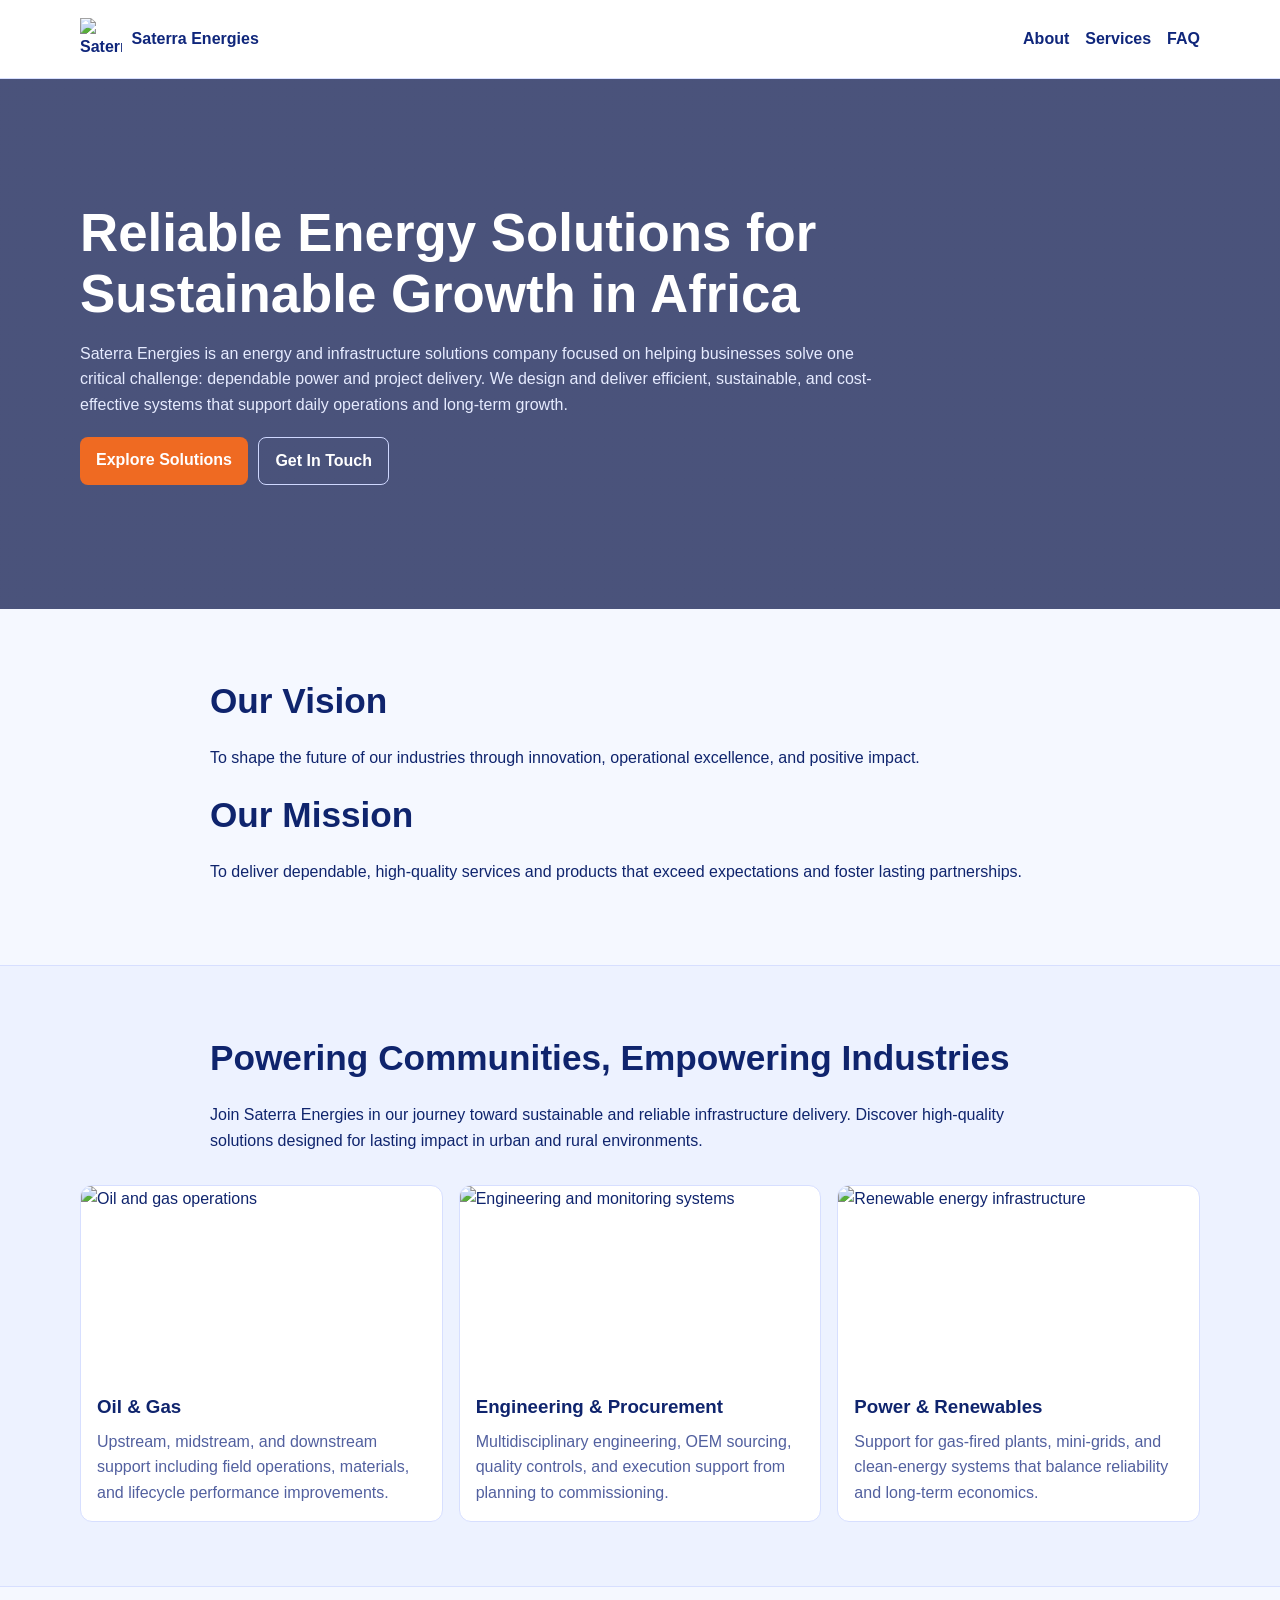
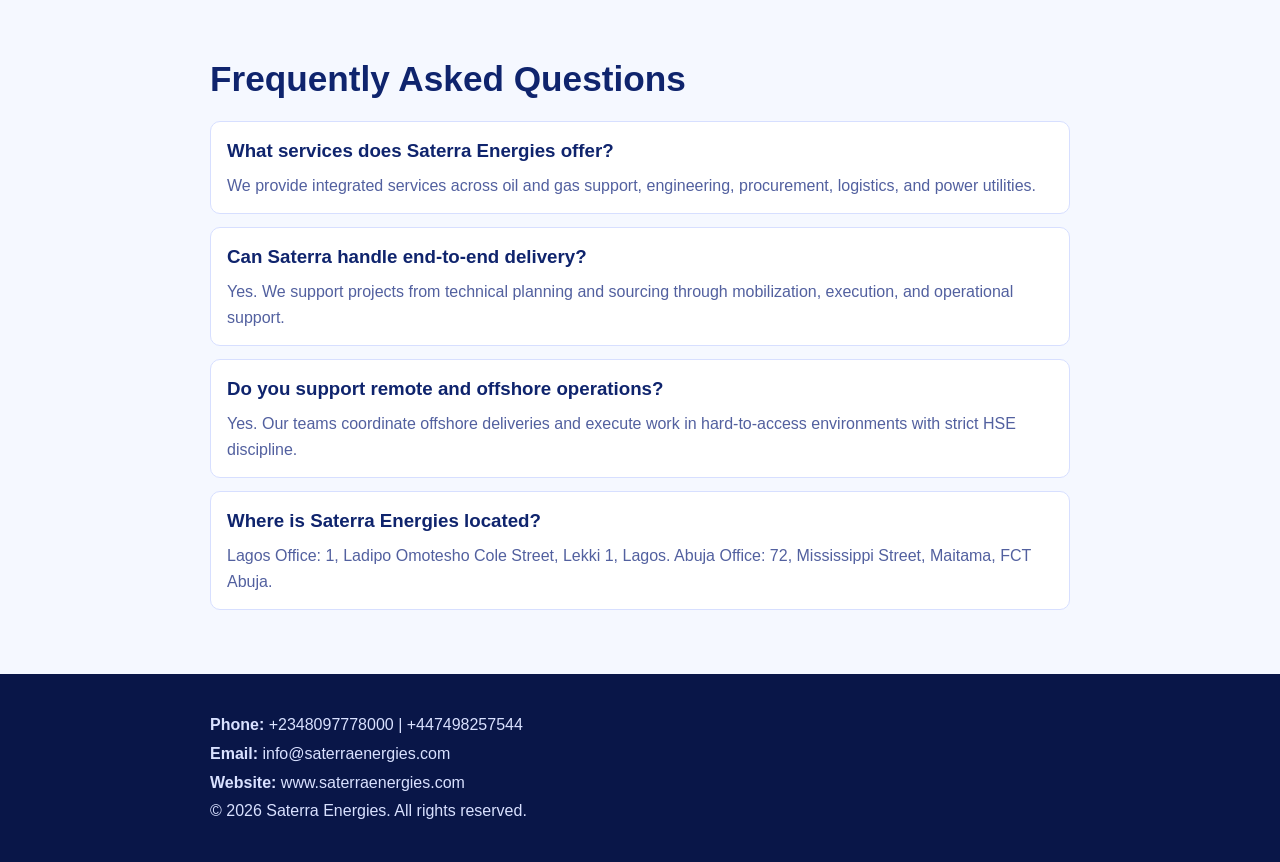
==== index.html @ 3bd7eaa4 "first commit Made-with: Cursor" ====
<!DOCTYPE html>
<html lang="en">
<head>
  <meta charset="UTF-8">
  <meta name="viewport" content="width=device-width, initial-scale=1.0">
  <title>Saterra Energies | Reliable Energy Solutions</title>
  <meta name="description" content="Reliable energy, engineering, and infrastructure solutions for sustainable growth in Africa.">
  <link rel="stylesheet" href="styles.css">
</head>
<body>
  <header class="site-header" id="home">
    <div class="container nav">
      <a class="brand" href="#home" aria-label="Saterra Energies home">
        <img src="assets/logo.png" alt="Saterra Energies logo">
        <span>Saterra Energies</span>
      </a>
      <nav class="nav-links" aria-label="Main navigation">
        <a href="#about">About</a>
        <a href="#services">Services</a>
        <a href="#faq">FAQ</a>
      </nav>
    </div>
  </header>

  <main>
    <section class="hero">
      <div class="container hero-content">
        <h1>Reliable Energy Solutions for Sustainable Growth in Africa</h1>
        <p>
          Saterra Energies is an energy and infrastructure solutions company focused on helping businesses solve one critical challenge: dependable power and project delivery.
          We design and deliver efficient, sustainable, and cost-effective systems that support daily operations and long-term growth.
        </p>
        <div class="hero-actions">
          <a class="btn" href="#services">Explore Solutions</a>
          <a class="btn btn-alt" href="#contact">Get In Touch</a>
        </div>
      </div>
    </section>

    <section class="section" id="about">
      <div class="container narrow">
        <h2>Our Vision</h2>
        <p>To shape the future of our industries through innovation, operational excellence, and positive impact.</p>
        <h2>Our Mission</h2>
        <p>To deliver dependable, high-quality services and products that exceed expectations and foster lasting partnerships.</p>
      </div>
    </section>

    <section class="section feature" id="services">
      <div class="container narrow">
        <h2>Powering Communities, Empowering Industries</h2>
        <p>
          Join Saterra Energies in our journey toward sustainable and reliable infrastructure delivery.
          Discover high-quality solutions designed for lasting impact in urban and rural environments.
        </p>
      </div>
      <div class="container card-grid">
        <article class="service-card">
          <img src="assets/images/oil-gas.jpg" alt="Oil and gas operations">
          <h3>Oil &amp; Gas</h3>
          <p>Upstream, midstream, and downstream support including field operations, materials, and lifecycle performance improvements.</p>
        </article>
        <article class="service-card">
          <img src="assets/images/control-room.jpg" alt="Engineering and monitoring systems">
          <h3>Engineering &amp; Procurement</h3>
          <p>Multidisciplinary engineering, OEM sourcing, quality controls, and execution support from planning to commissioning.</p>
        </article>
        <article class="service-card">
          <img src="assets/images/renewables.jpg" alt="Renewable energy infrastructure">
          <h3>Power &amp; Renewables</h3>
          <p>Support for gas-fired plants, mini-grids, and clean-energy systems that balance reliability and long-term economics.</p>
        </article>
      </div>
    </section>

    <section class="section" id="faq">
      <div class="container narrow">
        <h2>Frequently Asked Questions</h2>
        <div class="faq-item">
          <h3>What services does Saterra Energies offer?</h3>
          <p>We provide integrated services across oil and gas support, engineering, procurement, logistics, and power utilities.</p>
        </div>
        <div class="faq-item">
          <h3>Can Saterra handle end-to-end delivery?</h3>
          <p>Yes. We support projects from technical planning and sourcing through mobilization, execution, and operational support.</p>
        </div>
        <div class="faq-item">
          <h3>Do you support remote and offshore operations?</h3>
          <p>Yes. Our teams coordinate offshore deliveries and execute work in hard-to-access environments with strict HSE discipline.</p>
        </div>
        <div class="faq-item">
          <h3>Where is Saterra Energies located?</h3>
          <p>Lagos Office: 1, Ladipo Omotesho Cole Street, Lekki 1, Lagos. Abuja Office: 72, Mississippi Street, Maitama, FCT Abuja.</p>
        </div>
      </div>
    </section>
  </main>

  <footer id="contact">
    <div class="container narrow">
      <p><strong>Phone:</strong> +2348097778000 | +447498257544</p>
      <p><strong>Email:</strong> info@saterraenergies.com</p>
      <p><strong>Website:</strong> www.saterraenergies.com</p>
      <p>&copy; 2026 Saterra Energies. All rights reserved.</p>
    </div>
  </footer>
</body>
</html>
---- styles.css ----
:root {
  --bg: #f5f8ff;
  --text: #0f246d;
  --muted: #52609f;
  --white: #ffffff;
  --line: #d7dfff;
  --primary: #0f267b;
  --accent: #ef6a22;
}

* {
  box-sizing: border-box;
}

body {
  margin: 0;
  font-family: "Segoe UI", Arial, sans-serif;
  color: var(--text);
  background: var(--bg);
  line-height: 1.6;
}

.container {
  width: min(1120px, calc(100% - 2rem));
  margin: 0 auto;
}

.narrow {
  max-width: 860px;
}

.site-header {
  background: #fff;
  border-bottom: 1px solid var(--line);
  position: sticky;
  top: 0;
  z-index: 9;
}

.nav {
  min-height: 78px;
  display: flex;
  align-items: center;
  justify-content: space-between;
  gap: 1rem;
}

.brand {
  display: inline-flex;
  align-items: center;
  gap: 0.6rem;
  color: var(--primary);
  text-decoration: none;
  font-weight: 700;
}

.brand img {
  width: 42px;
  height: 42px;
  object-fit: contain;
}

.nav-links {
  display: flex;
  gap: 1rem;
}

.nav-links a {
  color: var(--primary);
  text-decoration: none;
  font-weight: 600;
}

.hero {
  min-height: 530px;
  display: flex;
  align-items: center;
  background:
    linear-gradient(rgba(8, 19, 72, 0.72), rgba(8, 19, 72, 0.72)),
    url("assets/images/hero-energy.jpg") center/cover no-repeat;
}

.hero-content h1 {
  margin: 0;
  max-width: 860px;
  color: #fff;
  font-size: clamp(2rem, 4.5vw, 3.3rem);
  line-height: 1.15;
}

.hero-content p {
  color: #e6ebff;
  max-width: 800px;
  margin: 1rem 0 0;
}

.btn {
  margin-top: 1.2rem;
  display: inline-block;
  text-decoration: none;
  background: var(--accent);
  color: #fff;
  padding: 0.65rem 1rem;
  border-radius: 8px;
  font-weight: 700;
}

.hero-actions {
  margin-top: 1.2rem;
  display: flex;
  flex-wrap: wrap;
  gap: 0.65rem;
}

.hero-actions .btn {
  margin-top: 0;
}

.btn-alt {
  background: transparent;
  border: 1px solid #cfd8ff;
}

.section {
  padding: 4rem 0;
}

h2 {
  margin: 0 0 0.6rem;
  font-size: clamp(1.7rem, 3vw, 2.2rem);
}

h3 {
  margin: 0 0 0.45rem;
}

.feature {
  background: #edf2ff;
  border-block: 1px solid var(--line);
}

.card-grid {
  margin-top: 2rem;
  display: grid;
  grid-template-columns: repeat(3, minmax(0, 1fr));
  gap: 1rem;
}

.service-card {
  background: var(--white);
  border: 1px solid var(--line);
  border-radius: 12px;
  overflow: hidden;
}

.service-card img {
  width: 100%;
  height: 190px;
  object-fit: cover;
  display: block;
}

.service-card h3,
.service-card p {
  padding-inline: 1rem;
}

.service-card h3 {
  margin-top: 0.95rem;
}

.service-card p {
  margin: 0 0 1rem;
  color: var(--muted);
}

.faq-item {
  border: 1px solid var(--line);
  border-radius: 10px;
  padding: 0.9rem 1rem;
  background: #fff;
  margin-top: 0.8rem;
}

.faq-item p {
  margin: 0;
  color: var(--muted);
}

footer {
  background: #091648;
  color: #d9e1ff;
  padding: 2.2rem 0;
}

footer p {
  margin: 0.2rem 0;
}

@media (max-width: 900px) {
  .site-header {
    position: static;
  }

  .nav {
    min-height: auto;
    padding: 0.9rem 0;
    flex-wrap: wrap;
  }

  .card-grid {
    grid-template-columns: 1fr;
  }

  .hero {
    min-height: 440px;
  }
}

@media (max-width: 560px) {
  .container {
    width: min(1120px, calc(100% - 1.2rem));
  }

  .btn {
    width: 100%;
    text-align: center;
  }

  .hero-actions {
    display: grid;
    grid-template-columns: 1fr;
  }
}
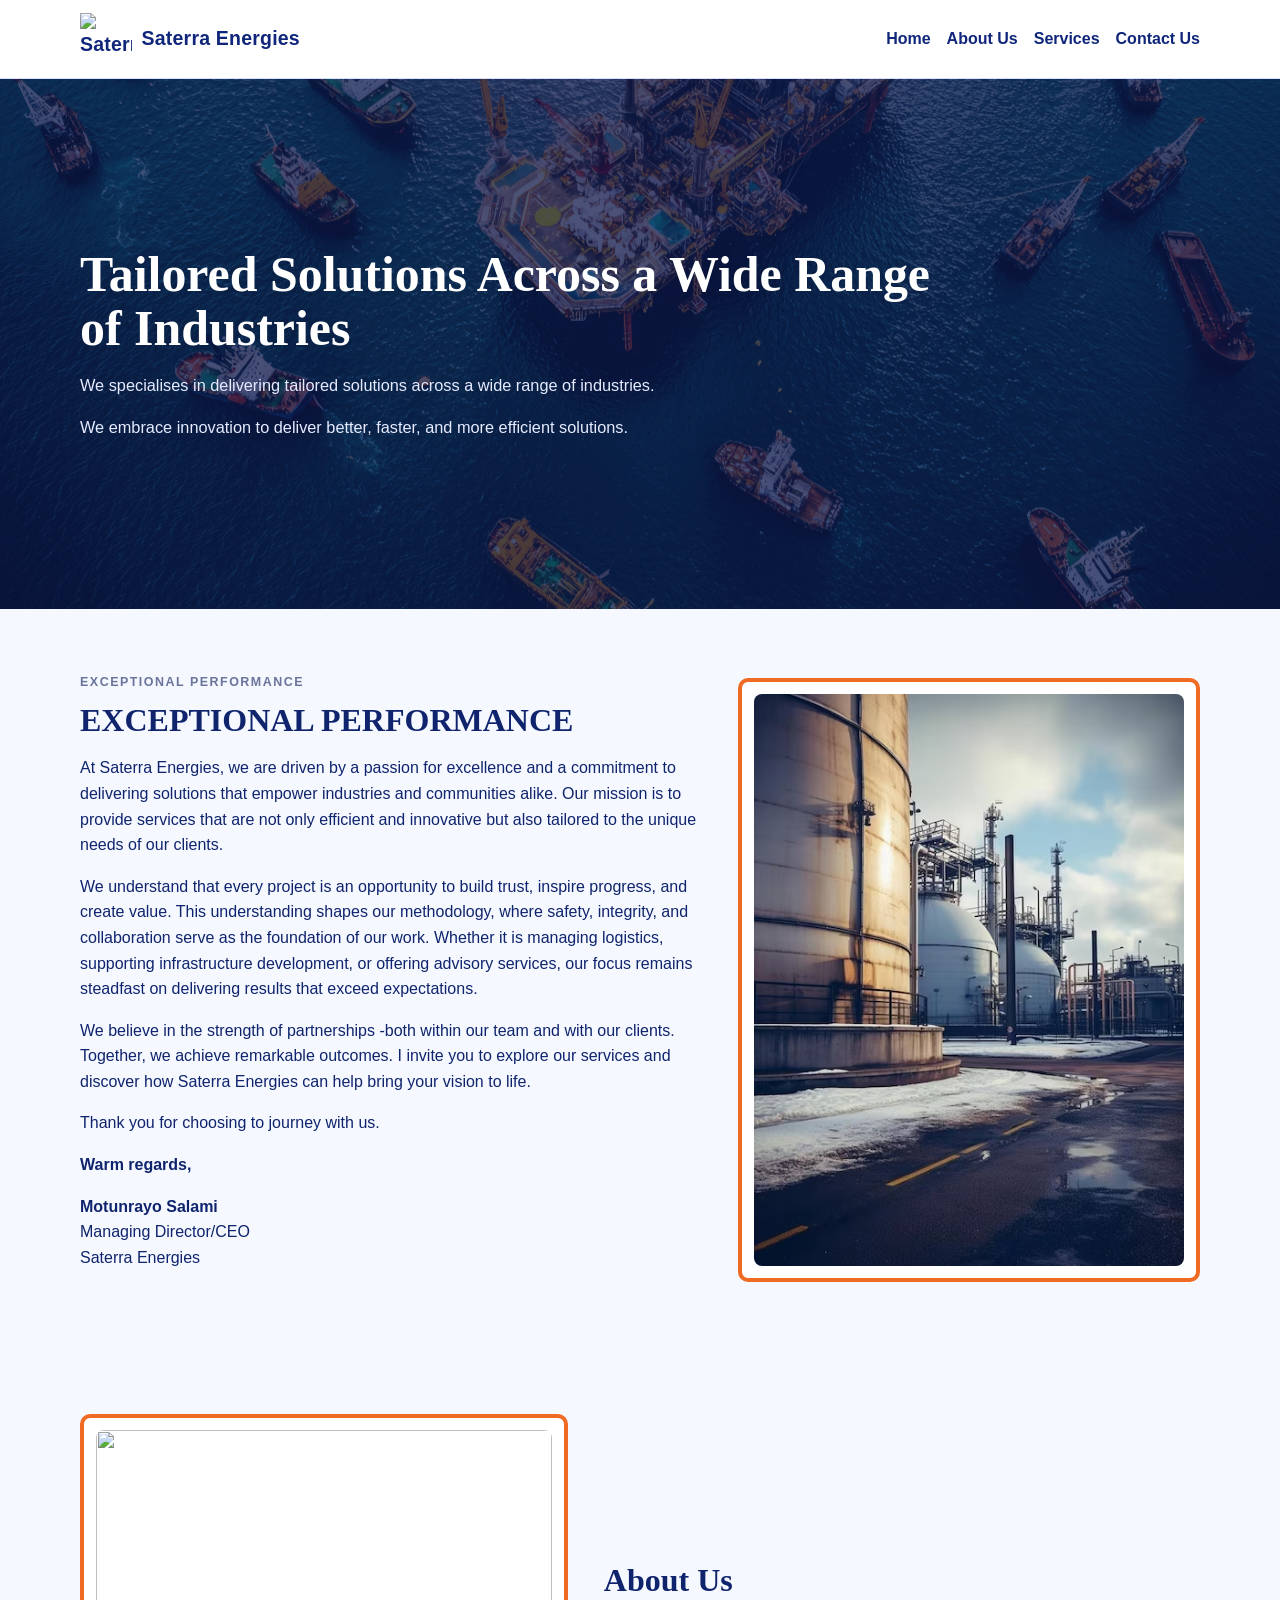
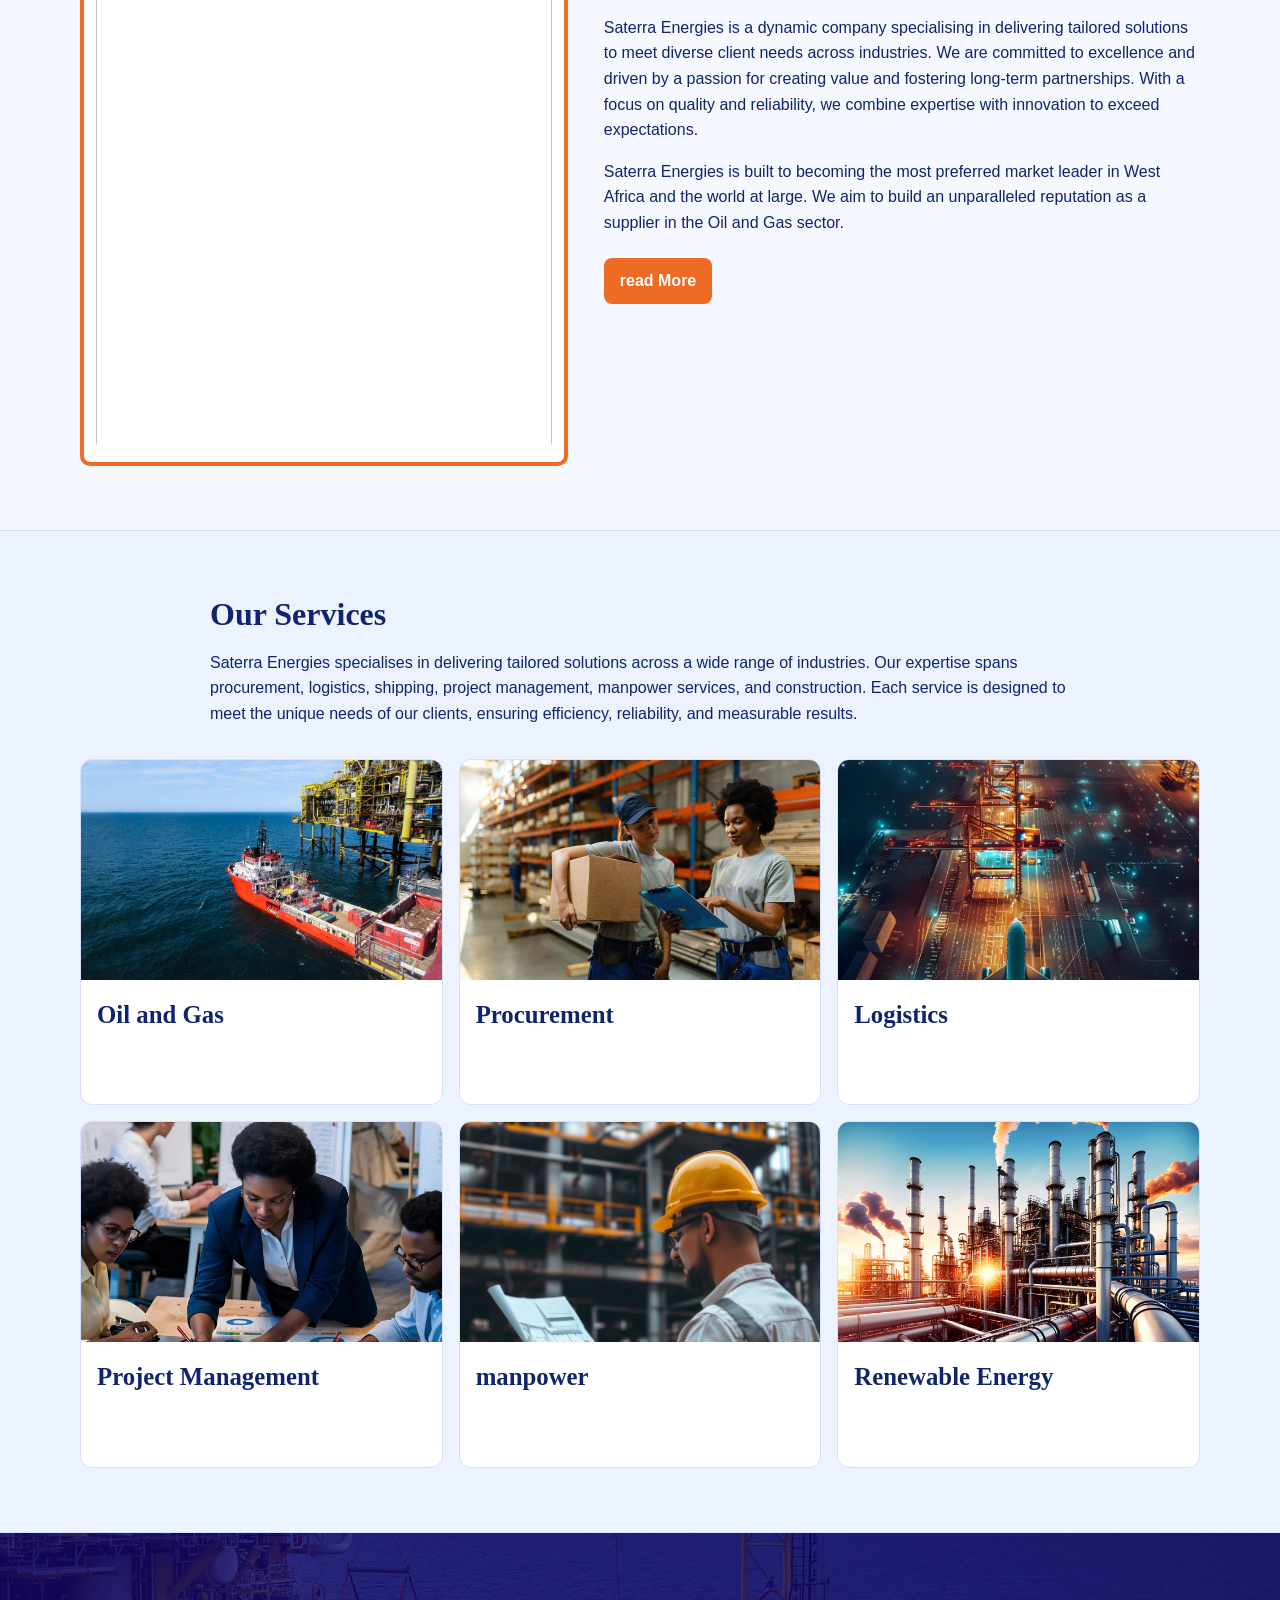
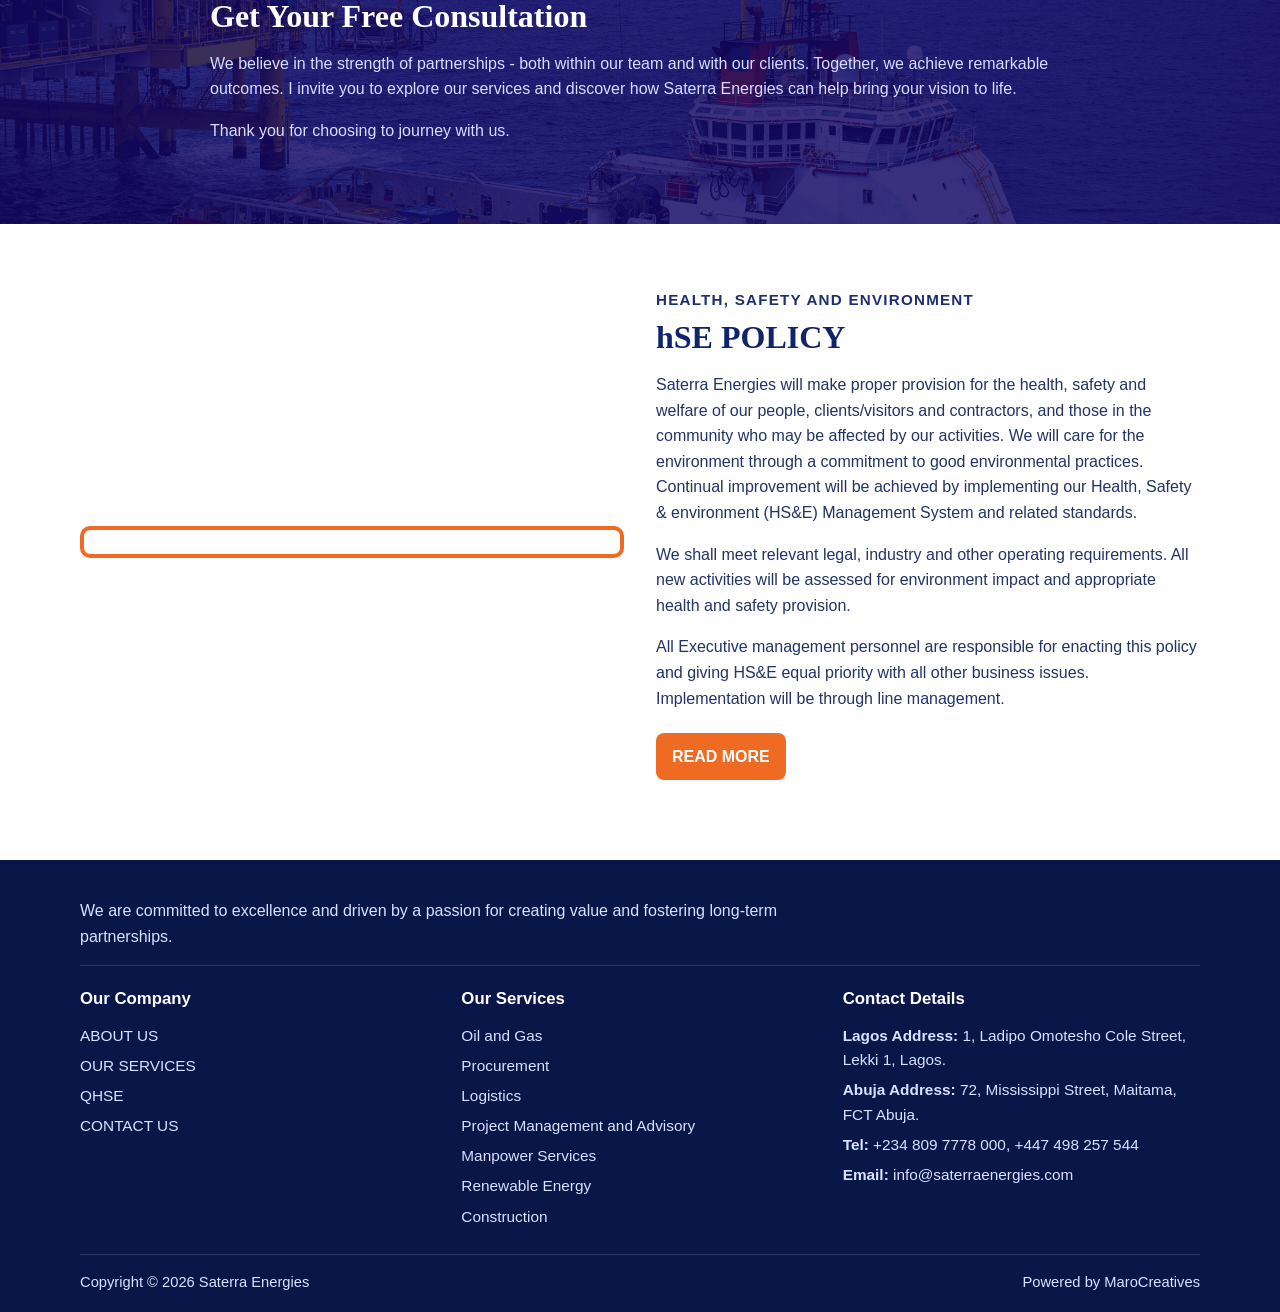
==== commit ebf28232: "Rebuild site to mirror live Saldest structure under Saterra branding. Add dedicated About and Servic" ====
--- a/index.html
+++ b/index.html
@@ -3,8 +3,8 @@
 <head>
   <meta charset="UTF-8">
   <meta name="viewport" content="width=device-width, initial-scale=1.0">
-  <title>Saterra Energies | Reliable Energy Solutions</title>
-  <meta name="description" content="Reliable energy, engineering, and infrastructure solutions for sustainable growth in Africa.">
+  <title>Saterra Energies | Tailored Industry Solutions</title>
+  <meta name="description" content="Saterra Energies delivers procurement, logistics, project management, manpower, construction, and renewable energy solutions.">
   <link rel="stylesheet" href="styles.css">
 </head>
 <body>
@@ -15,9 +15,10 @@
         <span>Saterra Energies</span>
       </a>
       <nav class="nav-links" aria-label="Main navigation">
-        <a href="#about">About</a>
-        <a href="#services">Services</a>
-        <a href="#faq">FAQ</a>
+        <a href="#home">Home</a>
+        <a href="about.html">About Us</a>
+        <a href="services.html">Services</a>
+        <a href="#contact">Contact Us</a>
       </nav>
     </div>
   </header>
@@ -25,83 +26,186 @@
   <main>
     <section class="hero">
       <div class="container hero-content">
-        <h1>Reliable Energy Solutions for Sustainable Growth in Africa</h1>
+        <h1>Tailored Solutions Across a Wide Range of Industries</h1>
         <p>
-          Saterra Energies is an energy and infrastructure solutions company focused on helping businesses solve one critical challenge: dependable power and project delivery.
-          We design and deliver efficient, sustainable, and cost-effective systems that support daily operations and long-term growth.
+          We specialises in delivering tailored solutions across a wide range of industries.
         </p>
-        <div class="hero-actions">
-          <a class="btn" href="#services">Explore Solutions</a>
-          <a class="btn btn-alt" href="#contact">Get In Touch</a>
-        </div>
+        <p>We embrace innovation to deliver better, faster, and more efficient solutions.</p>
       </div>
     </section>
 
     <section class="section" id="about">
-      <div class="container narrow">
-        <h2>Our Vision</h2>
-        <p>To shape the future of our industries through innovation, operational excellence, and positive impact.</p>
-        <h2>Our Mission</h2>
-        <p>To deliver dependable, high-quality services and products that exceed expectations and foster lasting partnerships.</p>
+      <div class="container about-grid">
+        <div class="about-copy">
+          <p class="section-kicker">EXCEPTIONAL PERFORMANCE</p>
+          <h2>EXCEPTIONAL PERFORMANCE</h2>
+          <p>
+            At Saterra Energies, we are driven by a passion for excellence and a commitment to delivering solutions that empower industries and communities alike.
+            Our mission is to provide services that are not only efficient and innovative but also tailored to the unique needs of our clients.
+          </p>
+          <p>
+            We understand that every project is an opportunity to build trust, inspire progress, and create value.
+            This understanding shapes our methodology, where safety, integrity, and collaboration serve as the foundation of our work.
+            Whether it is managing logistics, supporting infrastructure development, or offering advisory services, our focus remains steadfast on delivering results that exceed expectations.
+          </p>
+          <p>
+            We believe in the strength of partnerships -both within our team and with our clients. Together, we achieve remarkable outcomes.
+            I invite you to explore our services and discover how Saterra Energies can help bring your vision to life.
+          </p>
+          <p>Thank you for choosing to journey with us.</p>
+          <p><strong>Warm regards,</strong></p>
+          <p><strong>Motunrayo Salami</strong><br>Managing Director/CEO<br>Saterra Energies</p>
+        </div>
+        <div class="about-image-wrap">
+          <img src="assets/images/saldest/big-industrial-oil-tanks-refinery-bas_662214-278471.avif" alt="Industrial oil tanks refinery" class="about-image">
+        </div>
+      </div>
+    </section>
+
+    <section class="section" id="about-company">
+      <div class="container about-company-grid">
+        <div class="about-company-image-wrap">
+          <img
+            src="https://saldestlimited.com/wp-content/uploads/2025/02/supply-vessels1.png"
+            width="1113"
+            height="741"
+            alt=""
+            class="about-company-image"
+          >
+        </div>
+        <div class="about-company-copy">
+          <h2>About Us</h2>
+          <p>
+            Saterra Energies is a dynamic company specialising in delivering tailored solutions to meet diverse client needs across industries. We are committed to excellence and driven by a passion for creating value and fostering long-term partnerships. With a focus on quality and reliability, we combine expertise with innovation to exceed expectations.
+          </p>
+          <p>
+            Saterra Energies is built to becoming the most preferred market leader in West Africa and the world at large. We aim to build an unparalleled reputation as a supplier in the Oil and Gas sector.
+          </p>
+          <p><a class="btn read-more-btn" href="about.html">read More</a></p>
+        </div>
       </div>
     </section>
 
     <section class="section feature" id="services">
       <div class="container narrow">
-        <h2>Powering Communities, Empowering Industries</h2>
+        <h2>Our Services</h2>
         <p>
-          Join Saterra Energies in our journey toward sustainable and reliable infrastructure delivery.
-          Discover high-quality solutions designed for lasting impact in urban and rural environments.
+          Saterra Energies specialises in delivering tailored solutions across a wide range of industries.
+          Our expertise spans procurement, logistics, shipping, project management, manpower services, and construction.
+          Each service is designed to meet the unique needs of our clients, ensuring efficiency, reliability, and measurable results.
         </p>
       </div>
-      <div class="container card-grid">
-        <article class="service-card">
-          <img src="assets/images/oil-gas.jpg" alt="Oil and gas operations">
-          <h3>Oil &amp; Gas</h3>
-          <p>Upstream, midstream, and downstream support including field operations, materials, and lifecycle performance improvements.</p>
-        </article>
-        <article class="service-card">
-          <img src="assets/images/control-room.jpg" alt="Engineering and monitoring systems">
-          <h3>Engineering &amp; Procurement</h3>
-          <p>Multidisciplinary engineering, OEM sourcing, quality controls, and execution support from planning to commissioning.</p>
-        </article>
-        <article class="service-card">
-          <img src="assets/images/renewables.jpg" alt="Renewable energy infrastructure">
-          <h3>Power &amp; Renewables</h3>
-          <p>Support for gas-fired plants, mini-grids, and clean-energy systems that balance reliability and long-term economics.</p>
-        </article>
-      </div>
-    </section>
-
-    <section class="section" id="faq">
+      <div class="container services-grid">
+        <article class="service-card compact">
+          <img src="assets/images/saldest/606df295bef9cfe20b3e2a1b_supply-header.jpg" alt="Oil and gas operations">
+          <h3>Oil and Gas</h3>
+          <p>01.</p>
+        </article>
+        <article class="service-card compact">
+          <img src="assets/images/saldest/african-american-worker-her-coworker-reading-order-list-before-shipment-while-working-warehouse-scaled.jpg" alt="Procurement service">
+          <h3>Procurement</h3>
+          <p>02.</p>
+        </article>
+        <article class="service-card compact">
+          <img src="assets/images/saldest/logistics-means-transport-together-with-technological-futuristic-holograms-scaled.jpg" alt="Logistics service">
+          <h3>Logistics</h3>
+          <p>03.</p>
+        </article>
+        <article class="service-card compact">
+          <img src="assets/images/saldest/entrepreneur-analyzing-marketing-statistics-working-financial-growth-report-hours-startu-scaled.jpg" alt="Project management service">
+          <h3>Project Management</h3>
+          <p>04.</p>
+        </article>
+        <article class="service-card compact">
+          <img src="assets/images/saldest/view-male-engineer-work-engineers-day-celebration_23-2151615025.jpg" alt="Manpower services">
+          <h3>manpower</h3>
+          <p>05.</p>
+        </article>
+        <article class="service-card compact">
+          <img src="assets/images/saldest/industry-pipeline-transport-petrochemical-gas-oil-processing-furnace-factory-line-rack-heat-chemical-manufacturing-equipment-steel-pipes-plant-scaled.jpg" alt="Renewable energy service">
+          <h3>Renewable Energy</h3>
+          <p>06.</p>
+        </article>
+      </div>
+    </section>
+
+    <section class="section consultation" id="consultation">
       <div class="container narrow">
-        <h2>Frequently Asked Questions</h2>
-        <div class="faq-item">
-          <h3>What services does Saterra Energies offer?</h3>
-          <p>We provide integrated services across oil and gas support, engineering, procurement, logistics, and power utilities.</p>
-        </div>
-        <div class="faq-item">
-          <h3>Can Saterra handle end-to-end delivery?</h3>
-          <p>Yes. We support projects from technical planning and sourcing through mobilization, execution, and operational support.</p>
-        </div>
-        <div class="faq-item">
-          <h3>Do you support remote and offshore operations?</h3>
-          <p>Yes. Our teams coordinate offshore deliveries and execute work in hard-to-access environments with strict HSE discipline.</p>
-        </div>
-        <div class="faq-item">
-          <h3>Where is Saterra Energies located?</h3>
-          <p>Lagos Office: 1, Ladipo Omotesho Cole Street, Lekki 1, Lagos. Abuja Office: 72, Mississippi Street, Maitama, FCT Abuja.</p>
+        <h2>Get Your Free Consultation</h2>
+        <p>
+          We believe in the strength of partnerships - both within our team and with our clients. Together, we achieve remarkable outcomes.
+          I invite you to explore our services and discover how Saterra Energies can help bring your vision to life.
+        </p>
+        <p>Thank you for choosing to journey with us.</p>
+      </div>
+    </section>
+
+    <section class="section hse" id="hse">
+      <div class="container hse-grid">
+        <div class="hse-image-wrap">
+          <img
+            src="https://saldestlimited.com/wp-content/uploads/2025/02/close-up-new-york-maintenance-worker-scaled.jpg"
+            alt=""
+            class="hse-image"
+          >
+        </div>
+        <div class="hse-copy">
+          <h5>HEALTH, SAFETY AND ENVIRONMENT</h5>
+          <h2>hSE POLICY</h2>
+          <p>
+            Saterra Energies will make proper provision for the health, safety and welfare of our people, clients/visitors and contractors, and those in the community who may be affected by our activities. We will care for the environment through a commitment to good environmental practices. Continual improvement will be achieved by implementing our Health, Safety &amp; environment (HS&amp;E) Management System and related standards.
+          </p>
+          <p>
+            We shall meet relevant legal, industry and other operating requirements. All new activities will be assessed for environment impact and appropriate health and safety provision.
+          </p>
+          <p>
+            All Executive management personnel are responsible for enacting this policy and giving HS&amp;E equal priority with all other business issues. Implementation will be through line management.
+          </p>
+          <p><a class="btn read-more-btn" href="about.html">READ MORE</a></p>
         </div>
       </div>
     </section>
   </main>
 
   <footer id="contact">
-    <div class="container narrow">
-      <p><strong>Phone:</strong> +2348097778000 | +447498257544</p>
-      <p><strong>Email:</strong> info@saterraenergies.com</p>
-      <p><strong>Website:</strong> www.saterraenergies.com</p>
-      <p>&copy; 2026 Saterra Energies. All rights reserved.</p>
+    <div class="container footer-top">
+      <p>We are committed to excellence and driven by a passion for creating value and fostering long-term partnerships.</p>
+    </div>
+    <div class="container footer-grid">
+      <div>
+        <h3>Our Company</h3>
+        <ul>
+          <li><a href="about.html">ABOUT US</a></li>
+          <li><a href="services.html">OUR SERVICES</a></li>
+          <li><a href="#hse">QHSE</a></li>
+          <li><a href="#contact">CONTACT US</a></li>
+        </ul>
+      </div>
+      <div>
+        <h3>Our Services</h3>
+        <ul>
+          <li>Oil and Gas</li>
+          <li>Procurement</li>
+          <li>Logistics</li>
+          <li>Project Management and Advisory</li>
+          <li>Manpower Services</li>
+          <li>Renewable Energy</li>
+          <li>Construction</li>
+        </ul>
+      </div>
+      <div>
+        <h3>Contact Details</h3>
+        <ul>
+          <li><strong>Lagos Address:</strong> 1, Ladipo Omotesho Cole Street, Lekki 1, Lagos.</li>
+          <li><strong>Abuja Address:</strong> 72, Mississippi Street, Maitama, FCT Abuja.</li>
+          <li><strong>Tel:</strong> +234 809 7778 000, +447 498 257 544</li>
+          <li><strong>Email:</strong> info@saterraenergies.com</li>
+        </ul>
+      </div>
+    </div>
+    <div class="container footer-bottom">
+      <p>Copyright &copy; 2026 Saterra Energies</p>
+      <p>Powered by MaroCreatives</p>
     </div>
   </footer>
 </body>
--- a/styles.css
+++ b/styles.css
@@ -8,16 +8,19 @@
   --accent: #ef6a22;
 }
 
+@import url("https://fonts.googleapis.com/css2?family=Roboto:wght@400;500;600;700&family=Roboto+Slab:wght@400;600&display=swap");
+
 * {
   box-sizing: border-box;
 }
 
 body {
   margin: 0;
-  font-family: "Segoe UI", Arial, sans-serif;
+  font-family: "Roboto", Arial, sans-serif;
   color: var(--text);
   background: var(--bg);
   line-height: 1.6;
+  font-size: 16px;
 }
 
 .container {
@@ -51,12 +54,14 @@
   gap: 0.6rem;
   color: var(--primary);
   text-decoration: none;
-  font-weight: 700;
+  font-weight: 800;
+  font-size: 1.22rem;
+  letter-spacing: 0.01em;
 }
 
 .brand img {
-  width: 42px;
-  height: 42px;
+  width: 52px;
+  height: 52px;
   object-fit: contain;
 }
 
@@ -77,21 +82,23 @@
   align-items: center;
   background:
     linear-gradient(rgba(8, 19, 72, 0.72), rgba(8, 19, 72, 0.72)),
-    url("assets/images/hero-energy.jpg") center/cover no-repeat;
+    url("assets/images/saldest/oil-platform-surrounded-by-supply-boats-ocean-showcasing-industry-activity-scaled.jpg") center/cover no-repeat;
 }
 
 .hero-content h1 {
   margin: 0;
   max-width: 860px;
   color: #fff;
-  font-size: clamp(2rem, 4.5vw, 3.3rem);
-  line-height: 1.15;
+  font-size: clamp(2rem, 3.9vw, 3.9rem);
+  line-height: 1.08;
+  font-family: "Roboto Slab", serif;
 }
 
 .hero-content p {
   color: #e6ebff;
   max-width: 800px;
   margin: 1rem 0 0;
+  font-size: 1.02rem;
 }
 
 .btn {
@@ -105,6 +112,10 @@
   font-weight: 700;
 }
 
+.read-more-btn {
+  margin-top: 0.4rem;
+}
+
 .hero-actions {
   margin-top: 1.2rem;
   display: flex;
@@ -125,13 +136,86 @@
   padding: 4rem 0;
 }
 
+.section-kicker {
+  margin: 0 0 0.5rem;
+  font-size: 0.78rem;
+  font-weight: 700;
+  letter-spacing: 0.12em;
+  text-transform: uppercase;
+  color: #6b749b;
+}
+
+.about-grid {
+  display: grid;
+  grid-template-columns: 1.15fr 0.85fr;
+  gap: 2rem;
+  align-items: center;
+}
+
+.about-copy {
+  max-width: 760px;
+}
+
+.about-image-wrap {
+  border: 4px solid var(--accent);
+  padding: 0.75rem;
+  border-radius: 10px;
+  background: #fff;
+}
+
+.about-image {
+  width: 100%;
+  max-height: 620px;
+  object-fit: cover;
+  border-radius: 8px;
+  display: block;
+}
+
+.about-company-grid {
+  display: grid;
+  grid-template-columns: minmax(320px, 0.9fr) minmax(420px, 1.1fr);
+  gap: 2.25rem;
+  align-items: center;
+}
+
+.about-company-image-wrap {
+  border: 4px solid var(--accent);
+  padding: 0.75rem;
+  border-radius: 10px;
+  background: #fff;
+}
+
+.about-company-image {
+  width: 100%;
+  max-height: 620px;
+  object-fit: cover;
+  object-position: center center;
+  border-radius: 8px;
+  display: block;
+}
+
+.about-company-copy {
+  max-width: 720px;
+}
+
 h2 {
   margin: 0 0 0.6rem;
-  font-size: clamp(1.7rem, 3vw, 2.2rem);
+  font-size: clamp(1.8rem, 2.5vw, 2.65rem);
+  font-family: "Roboto Slab", serif;
+  line-height: 1.2;
+}
+
+h1 {
+  margin: 0 0 1.1rem;
+  font-size: clamp(2rem, 3.2vw, 3rem);
+  font-family: "Roboto Slab", serif;
+  line-height: 1.15;
 }
 
 h3 {
   margin: 0 0 0.45rem;
+  font-size: 1.45rem;
+  font-family: "Roboto Slab", serif;
 }
 
 .feature {
@@ -139,7 +223,7 @@
   border-block: 1px solid var(--line);
 }
 
-.card-grid {
+.services-grid {
   margin-top: 2rem;
   display: grid;
   grid-template-columns: repeat(3, minmax(0, 1fr));
@@ -155,7 +239,7 @@
 
 .service-card img {
   width: 100%;
-  height: 190px;
+  height: 220px;
   object-fit: cover;
   display: block;
 }
@@ -174,27 +258,374 @@
   color: var(--muted);
 }
 
-.faq-item {
-  border: 1px solid var(--line);
+.service-card.compact h3 {
+  font-size: 1.55rem;
+}
+
+.service-card.compact p {
+  font-size: 2.8rem;
+  line-height: 1;
+  margin-bottom: 1.1rem;
+  color: #ffffff3d;
+  font-weight: 600;
+}
+
+.consultation {
+  color: #fff;
+  background:
+    linear-gradient(rgba(20, 8, 100, 0.84), rgba(20, 8, 100, 0.84)),
+    url("assets/images/saldest/supply-vessels1.png") center/cover no-repeat;
+}
+
+.consultation p {
+  color: #d6dcff;
+}
+
+.hse {
+  background: #fff;
+  color: var(--text);
+}
+
+.hse-grid {
+  display: grid;
+  grid-template-columns: 1fr 1fr;
+  gap: 2rem;
+  align-items: center;
+}
+
+.hse-image-wrap {
+  border: 4px solid var(--accent);
+  padding: 0.75rem;
   border-radius: 10px;
-  padding: 0.9rem 1rem;
   background: #fff;
-  margin-top: 0.8rem;
-}
-
-.faq-item p {
-  margin: 0;
-  color: var(--muted);
+}
+
+.hse-image {
+  width: 100%;
+  max-height: 620px;
+  object-fit: cover;
+  border-radius: 8px;
+  display: block;
+}
+
+.hse-copy h5 {
+  margin: 0 0 0.35rem;
+  font-size: 0.95rem;
+  font-weight: 700;
+  letter-spacing: 0.08em;
+  color: #1d2f72;
+}
+
+.hse-copy p {
+  color: #223366;
 }
 
 footer {
   background: #091648;
   color: #d9e1ff;
-  padding: 2.2rem 0;
-}
-
-footer p {
-  margin: 0.2rem 0;
+  padding: 2.4rem 0 1.1rem;
+}
+
+.footer-top {
+  padding-bottom: 1rem;
+  border-bottom: 1px solid rgba(255, 255, 255, 0.14);
+}
+
+.footer-top p {
+  margin: 0;
+  max-width: 760px;
+}
+
+.footer-grid {
+  padding-top: 1.2rem;
+  display: grid;
+  grid-template-columns: repeat(3, minmax(0, 1fr));
+  gap: 1.5rem;
+}
+
+footer h3 {
+  margin: 0 0 0.7rem;
+  font-size: 1.05rem;
+  font-family: "Roboto", Arial, sans-serif;
+  color: #fff;
+}
+
+footer ul {
+  margin: 0;
+  padding: 0;
+  list-style: none;
+}
+
+footer li {
+  margin: 0.35rem 0;
+  color: #d9e1ff;
+  font-size: 0.96rem;
+}
+
+footer a {
+  color: #d9e1ff;
+  text-decoration: none;
+}
+
+footer a:hover {
+  text-decoration: underline;
+}
+
+.footer-bottom {
+  margin-top: 1.2rem;
+  padding-top: 1rem;
+  border-top: 1px solid rgba(255, 255, 255, 0.14);
+  display: flex;
+  align-items: center;
+  justify-content: space-between;
+  gap: 0.8rem;
+  flex-wrap: wrap;
+}
+
+.footer-bottom p {
+  margin: 0;
+  font-size: 0.92rem;
+}
+
+.about-live .site-header.about-header {
+  position: absolute;
+  width: 100%;
+  background: transparent;
+  border-bottom: none;
+}
+
+.about-live .site-header.about-header .brand,
+.about-live .site-header.about-header .nav-links a {
+  color: #fff;
+}
+
+.about-hero {
+  min-height: 480px;
+  display: flex;
+  align-items: flex-end;
+  padding: 0 0 6.2rem;
+  background:
+    linear-gradient(rgba(1, 7, 37, 0.56), rgba(1, 7, 37, 0.56)),
+    url("https://saldestlimited.com/wp-content/uploads/2025/02/606df295bef9cfe20b3e2a1b_supply-header.jpg") center/cover no-repeat;
+}
+
+.about-hero h1 {
+  color: #fff;
+  margin: 0;
+  font-size: clamp(2.5rem, 5vw, 4rem);
+}
+
+.about-who,
+.about-values,
+.about-hse {
+  background: #f3f4f6;
+}
+
+.about-split {
+  display: grid;
+  grid-template-columns: 0.9fr 1.1fr;
+  align-items: stretch;
+  gap: 2.5rem;
+}
+
+.split-image-frame {
+  border: 4px solid var(--accent);
+  background: #fff;
+  padding: 0.75rem;
+}
+
+.split-image {
+  width: 100%;
+  height: 100%;
+  max-height: 640px;
+  object-fit: cover;
+  display: block;
+}
+
+.split-copy {
+  padding: 1.8rem 0;
+}
+
+.split-copy h2 {
+  font-size: clamp(2.1rem, 3vw, 2.95rem);
+  margin-bottom: 0.4rem;
+  color: #1d1e22;
+}
+
+.split-copy h5 {
+  margin: 0;
+  font-size: 0.9rem;
+  letter-spacing: 0.09em;
+  color: #2e3b6e;
+}
+
+.split-copy p {
+  color: #3a4257;
+  font-size: 1.02rem;
+}
+
+.about-divider {
+  width: 52px;
+  height: 4px;
+  background: var(--accent);
+  border-radius: 4px;
+  margin: 0.75rem 0 1rem;
+}
+
+.about-vision-mission {
+  background:
+    linear-gradient(rgba(1, 3, 100, 0.8), rgba(1, 3, 100, 0.8)),
+    url("https://saldestlimited.com/wp-content/uploads/2025/03/Banner-3-min.jpg") top center/cover no-repeat;
+}
+
+.vm-grid {
+  display: grid;
+  grid-template-columns: 1fr 1fr;
+  gap: 2rem;
+  max-width: 900px;
+}
+
+.vm-card {
+  color: #fff;
+  text-align: center;
+  padding: 0.5rem 0.6rem;
+}
+
+.vm-card .about-divider {
+  margin-inline: auto;
+}
+
+.vm-card h2 {
+  color: #fff;
+}
+
+.vm-card p {
+  color: #e5e8ff;
+  font-size: 1.02rem;
+}
+
+.about-values h2 {
+  color: #1d1e22;
+}
+
+.about-values > .container > p {
+  color: #5b647f;
+}
+
+.value-card-grid {
+  margin-top: 1.3rem;
+  display: grid;
+  grid-template-columns: repeat(3, minmax(0, 1fr));
+  gap: 0;
+}
+
+.value-card {
+  background: #fff;
+  border: 1px solid #e8eaf1;
+}
+
+.value-card img {
+  width: 100%;
+  height: 220px;
+  object-fit: cover;
+  display: block;
+}
+
+.value-content {
+  padding: 1.1rem 1.35rem 1.5rem;
+}
+
+.value-content h3 {
+  font-size: 1.95rem;
+  color: #171a21;
+  margin-bottom: 0.55rem;
+}
+
+.value-content p {
+  color: #4c5366;
+}
+
+.services-live .site-header.about-header {
+  position: absolute;
+  width: 100%;
+  background: transparent;
+  border-bottom: none;
+}
+
+.services-live .site-header.about-header .brand,
+.services-live .site-header.about-header .nav-links a {
+  color: #fff;
+}
+
+.services-hero {
+  min-height: 420px;
+  display: flex;
+  align-items: flex-end;
+  padding: 0 0 5rem;
+  background:
+    linear-gradient(rgba(1, 7, 37, 0.58), rgba(1, 7, 37, 0.58)),
+    url("https://saldestlimited.com/wp-content/uploads/2025/02/supply-vessels1.png") center/cover no-repeat;
+}
+
+.services-hero h1 {
+  color: #fff;
+  margin: 0;
+  font-size: clamp(2.4rem, 4.6vw, 3.8rem);
+}
+
+.services-page-intro {
+  background: #f3f4f6;
+}
+
+.services-page-intro p {
+  color: #4a536c;
+}
+
+.services-page-list {
+  background: #f3f4f6;
+  padding-top: 0.6rem;
+}
+
+.services-detail-grid {
+  display: grid;
+  grid-template-columns: 1fr;
+  gap: 1.25rem;
+}
+
+.service-detail-card {
+  display: grid;
+  grid-template-columns: 360px 1fr;
+  background: #fff;
+  border: 1px solid #e5e9f3;
+}
+
+.service-detail-card img {
+  width: 100%;
+  height: 100%;
+  min-height: 260px;
+  object-fit: cover;
+  display: block;
+}
+
+.service-detail-content {
+  padding: 1rem 1.25rem 1.2rem;
+}
+
+.service-num {
+  margin: 0 0 0.3rem;
+  font-size: 2rem;
+  font-weight: 700;
+  color: #1e2f7e;
+}
+
+.service-detail-content h3 {
+  margin-bottom: 0.45rem;
+  color: #1f253a;
+  font-size: 2rem;
+}
+
+.service-detail-content p {
+  color: #4d566e;
 }
 
 @media (max-width: 900px) {
@@ -208,12 +639,65 @@
     flex-wrap: wrap;
   }
 
-  .card-grid {
-    grid-template-columns: 1fr;
+  .services-grid {
+    grid-template-columns: repeat(2, minmax(0, 1fr));
   }
 
   .hero {
     min-height: 440px;
+  }
+
+  .about-grid {
+    grid-template-columns: 1fr;
+  }
+
+  .about-image {
+    max-height: 420px;
+  }
+
+  .footer-grid {
+    grid-template-columns: 1fr 1fr;
+  }
+
+  .hse-grid {
+    grid-template-columns: 1fr;
+  }
+
+  .hse-image {
+    max-height: 420px;
+  }
+
+  .about-live .site-header.about-header {
+    position: static;
+    background: #0f1f60;
+  }
+
+  .about-hero {
+    min-height: 360px;
+    padding-bottom: 3rem;
+  }
+
+  .services-live .site-header.about-header {
+    position: static;
+    background: #0f1f60;
+  }
+
+  .services-hero {
+    min-height: 320px;
+    padding-bottom: 2.5rem;
+  }
+
+  .about-split,
+  .vm-grid {
+    grid-template-columns: 1fr;
+  }
+
+  .service-detail-card {
+    grid-template-columns: 1fr;
+  }
+
+  .value-card-grid {
+    grid-template-columns: 1fr 1fr;
   }
 }
 
@@ -222,6 +706,10 @@
     width: min(1120px, calc(100% - 1.2rem));
   }
 
+  .services-grid {
+    grid-template-columns: 1fr;
+  }
+
   .btn {
     width: 100%;
     text-align: center;
@@ -231,4 +719,20 @@
     display: grid;
     grid-template-columns: 1fr;
   }
-}
+
+  .footer-grid {
+    grid-template-columns: 1fr;
+  }
+
+  .about-company-grid {
+    grid-template-columns: 1fr;
+  }
+
+  .about-company-image {
+    max-height: 420px;
+  }
+
+  .value-card-grid {
+    grid-template-columns: 1fr;
+  }
+}
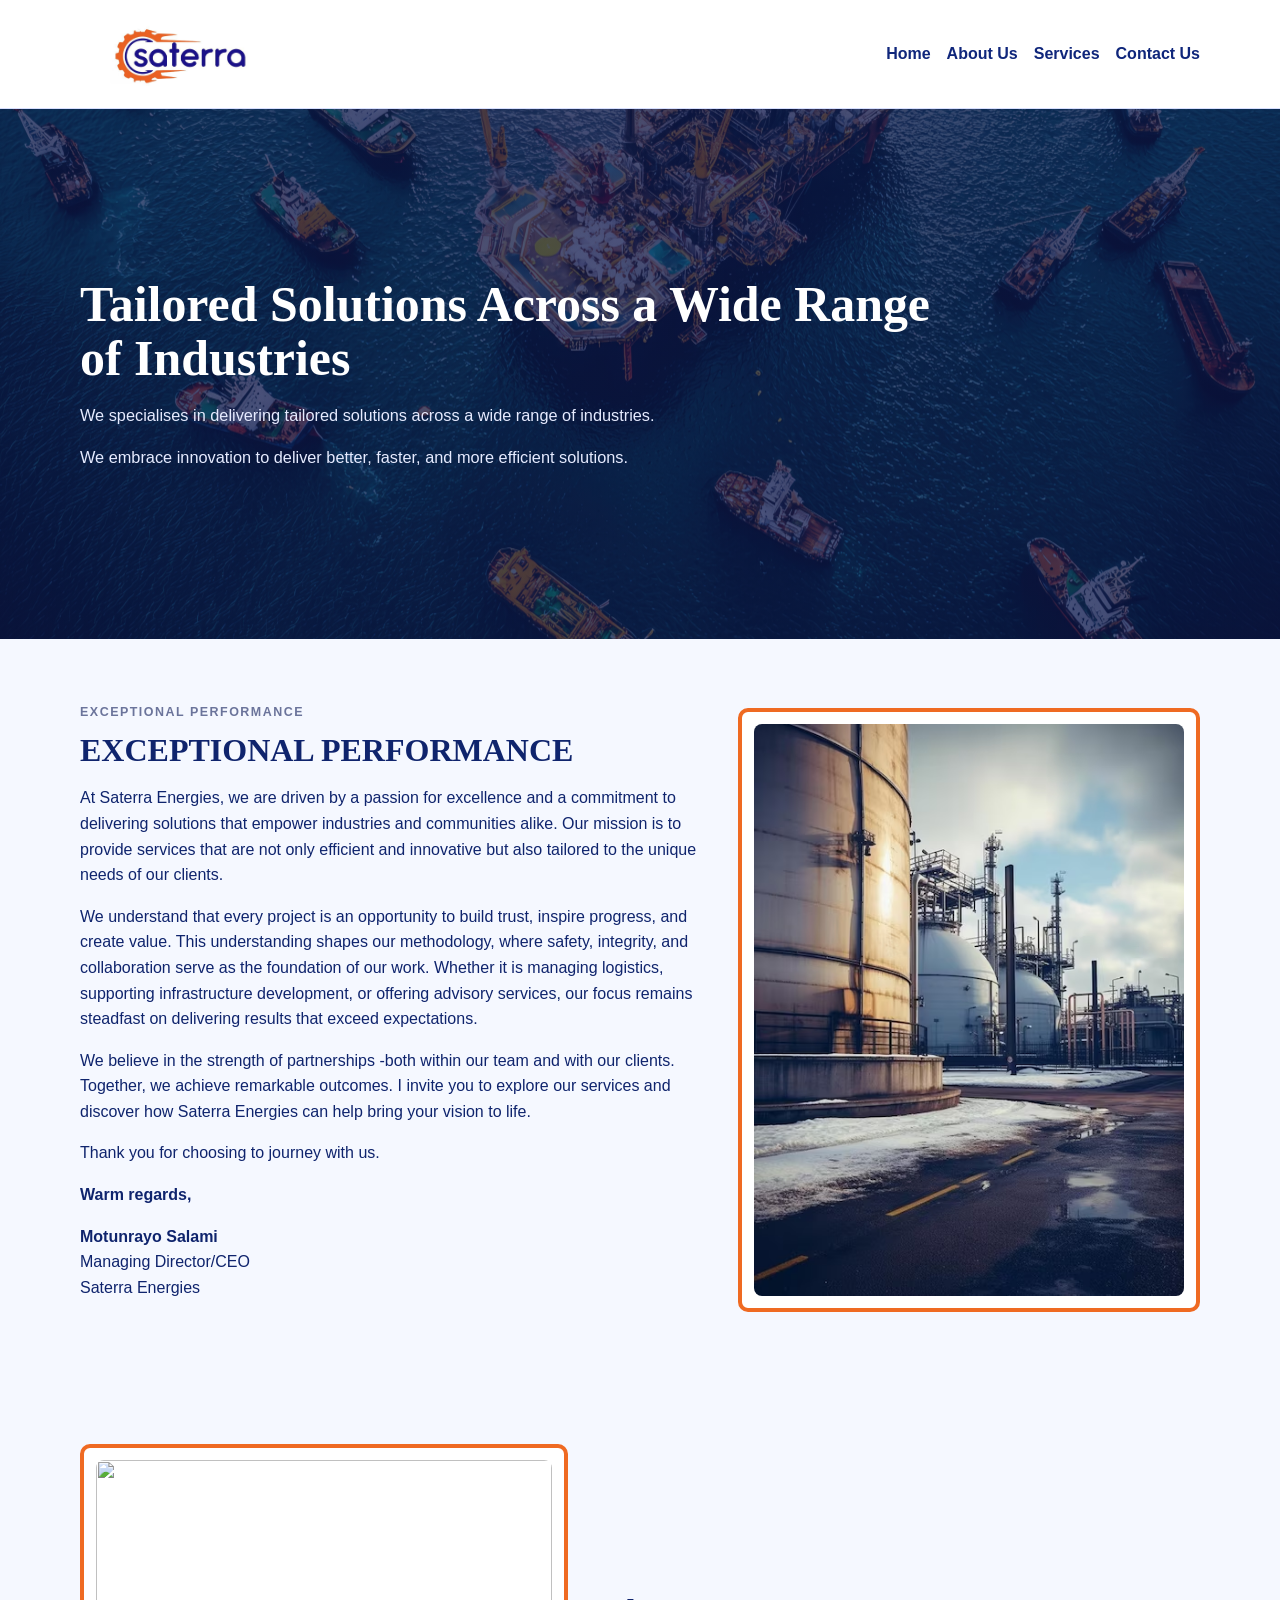
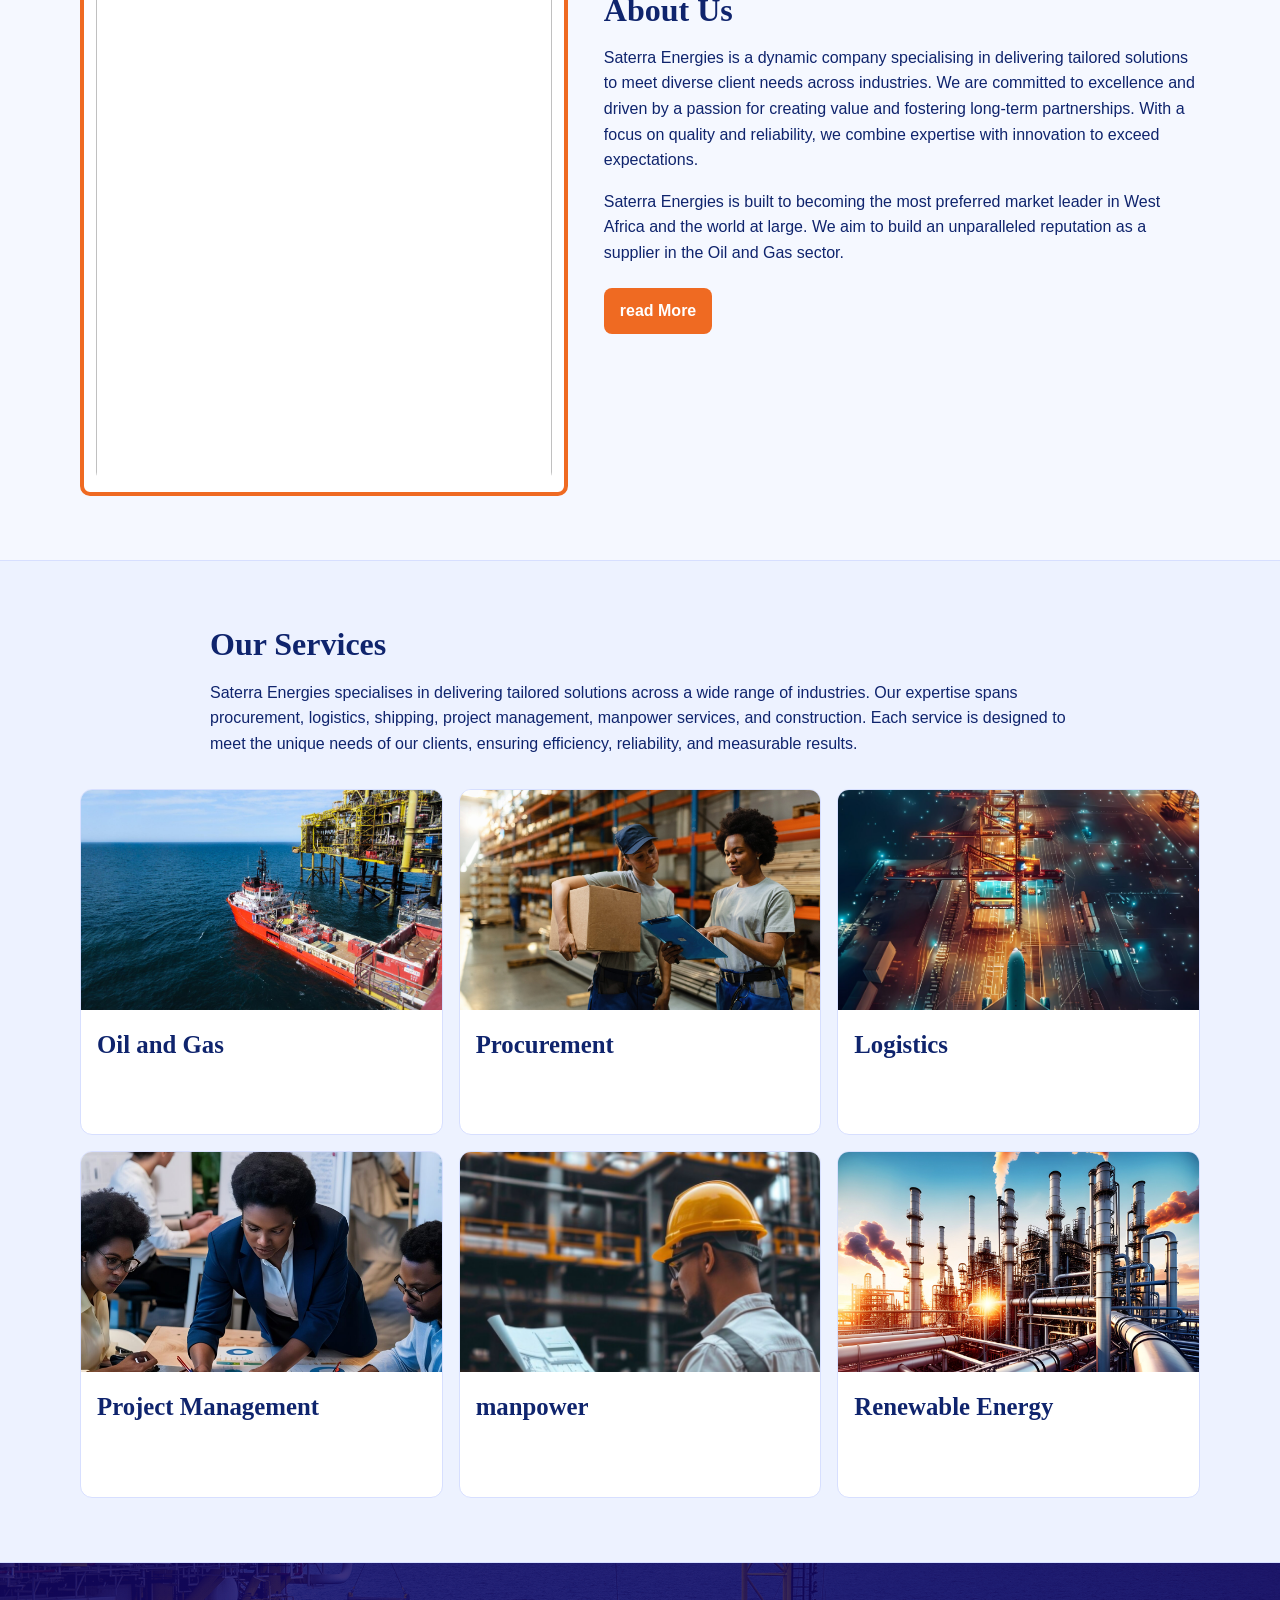
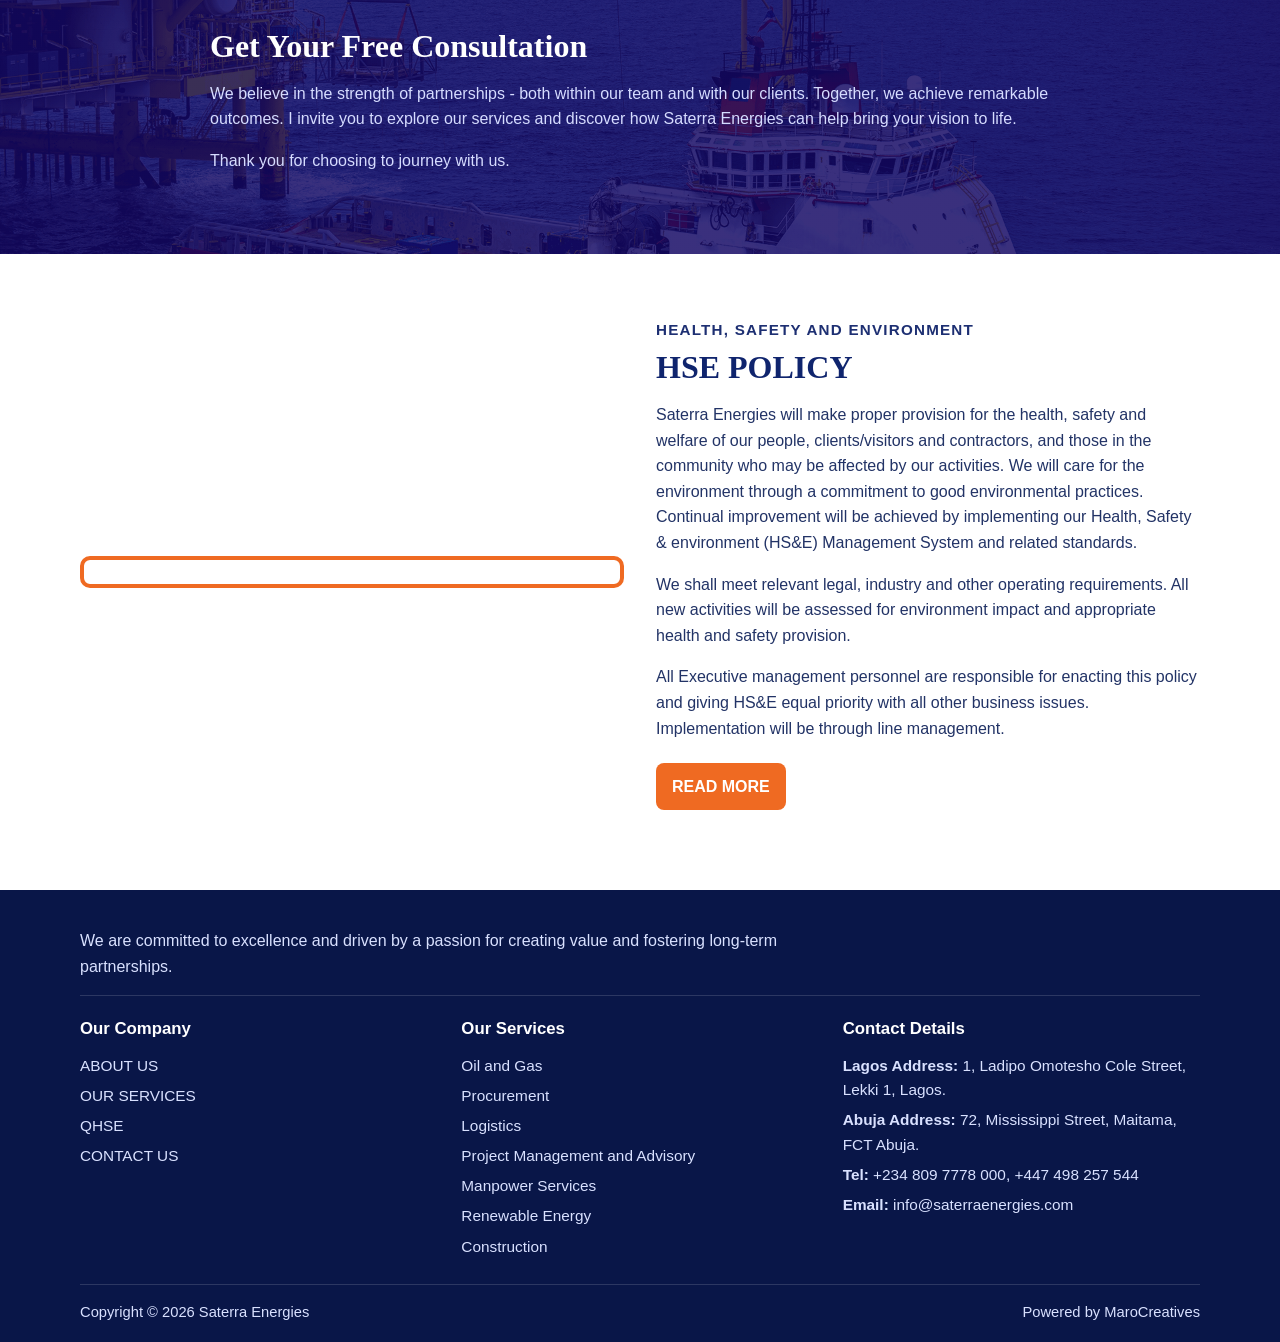
==== commit ec3f2511: "Update branding header with large logo-only treatment. Apply the corrected Saterra logo across pages" ====
--- a/index.html
+++ b/index.html
@@ -5,14 +5,14 @@
   <meta name="viewport" content="width=device-width, initial-scale=1.0">
   <title>Saterra Energies | Tailored Industry Solutions</title>
   <meta name="description" content="Saterra Energies delivers procurement, logistics, project management, manpower, construction, and renewable energy solutions.">
+  <link rel="icon" type="image/png" href="assets/logo.png">
   <link rel="stylesheet" href="styles.css">
 </head>
-<body>
+<body class="home-page">
   <header class="site-header" id="home">
     <div class="container nav">
       <a class="brand" href="#home" aria-label="Saterra Energies home">
         <img src="assets/logo.png" alt="Saterra Energies logo">
-        <span>Saterra Energies</span>
       </a>
       <nav class="nav-links" aria-label="Main navigation">
         <a href="#home">Home</a>
@@ -151,7 +151,7 @@
         </div>
         <div class="hse-copy">
           <h5>HEALTH, SAFETY AND ENVIRONMENT</h5>
-          <h2>hSE POLICY</h2>
+          <h2>HSE POLICY</h2>
           <p>
             Saterra Energies will make proper provision for the health, safety and welfare of our people, clients/visitors and contractors, and those in the community who may be affected by our activities. We will care for the environment through a commitment to good environmental practices. Continual improvement will be achieved by implementing our Health, Safety &amp; environment (HS&amp;E) Management System and related standards.
           </p>
--- a/styles.css
+++ b/styles.css
@@ -65,6 +65,20 @@
   object-fit: contain;
 }
 
+.brand {
+  gap: 0;
+}
+
+.brand img {
+  width: 200px;
+  height: 90px;
+  object-fit: contain;
+}
+
+.nav {
+  min-height: 108px;
+}
+
 .nav-links {
   display: flex;
   gap: 1rem;
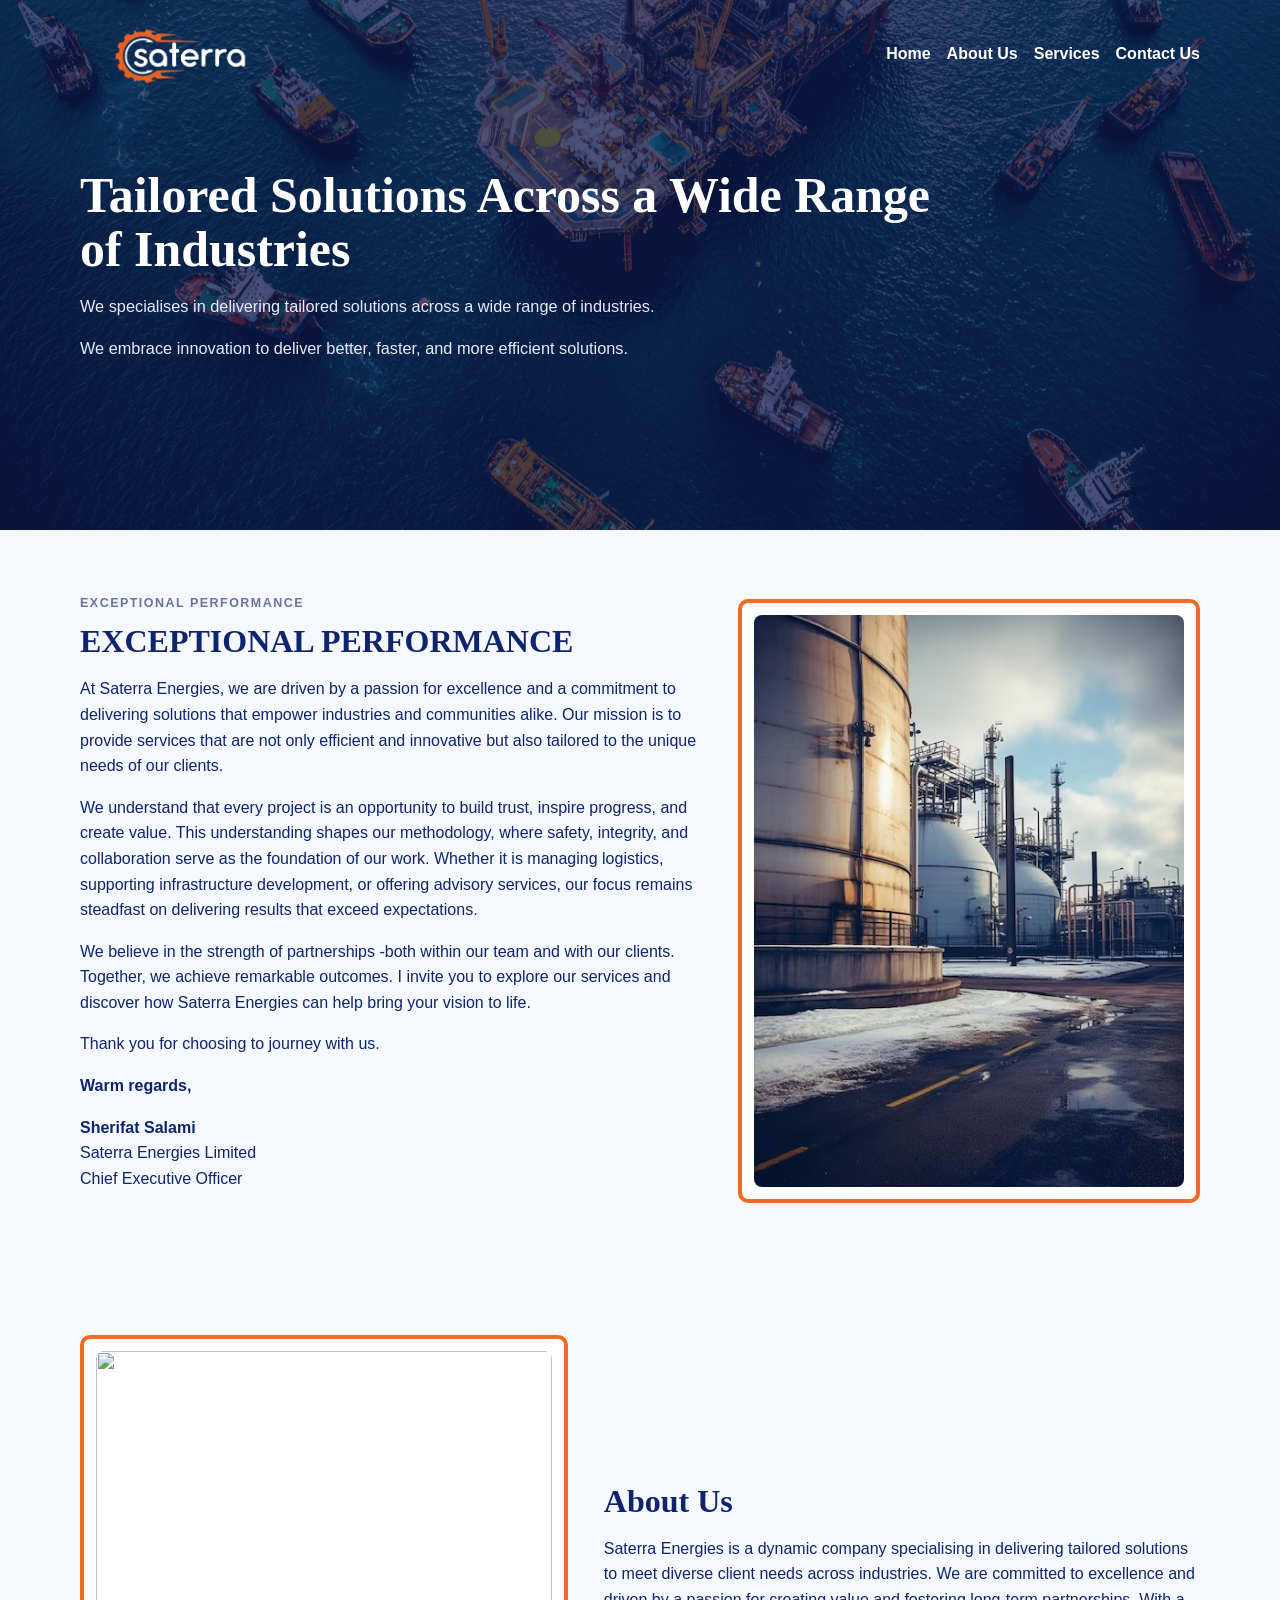
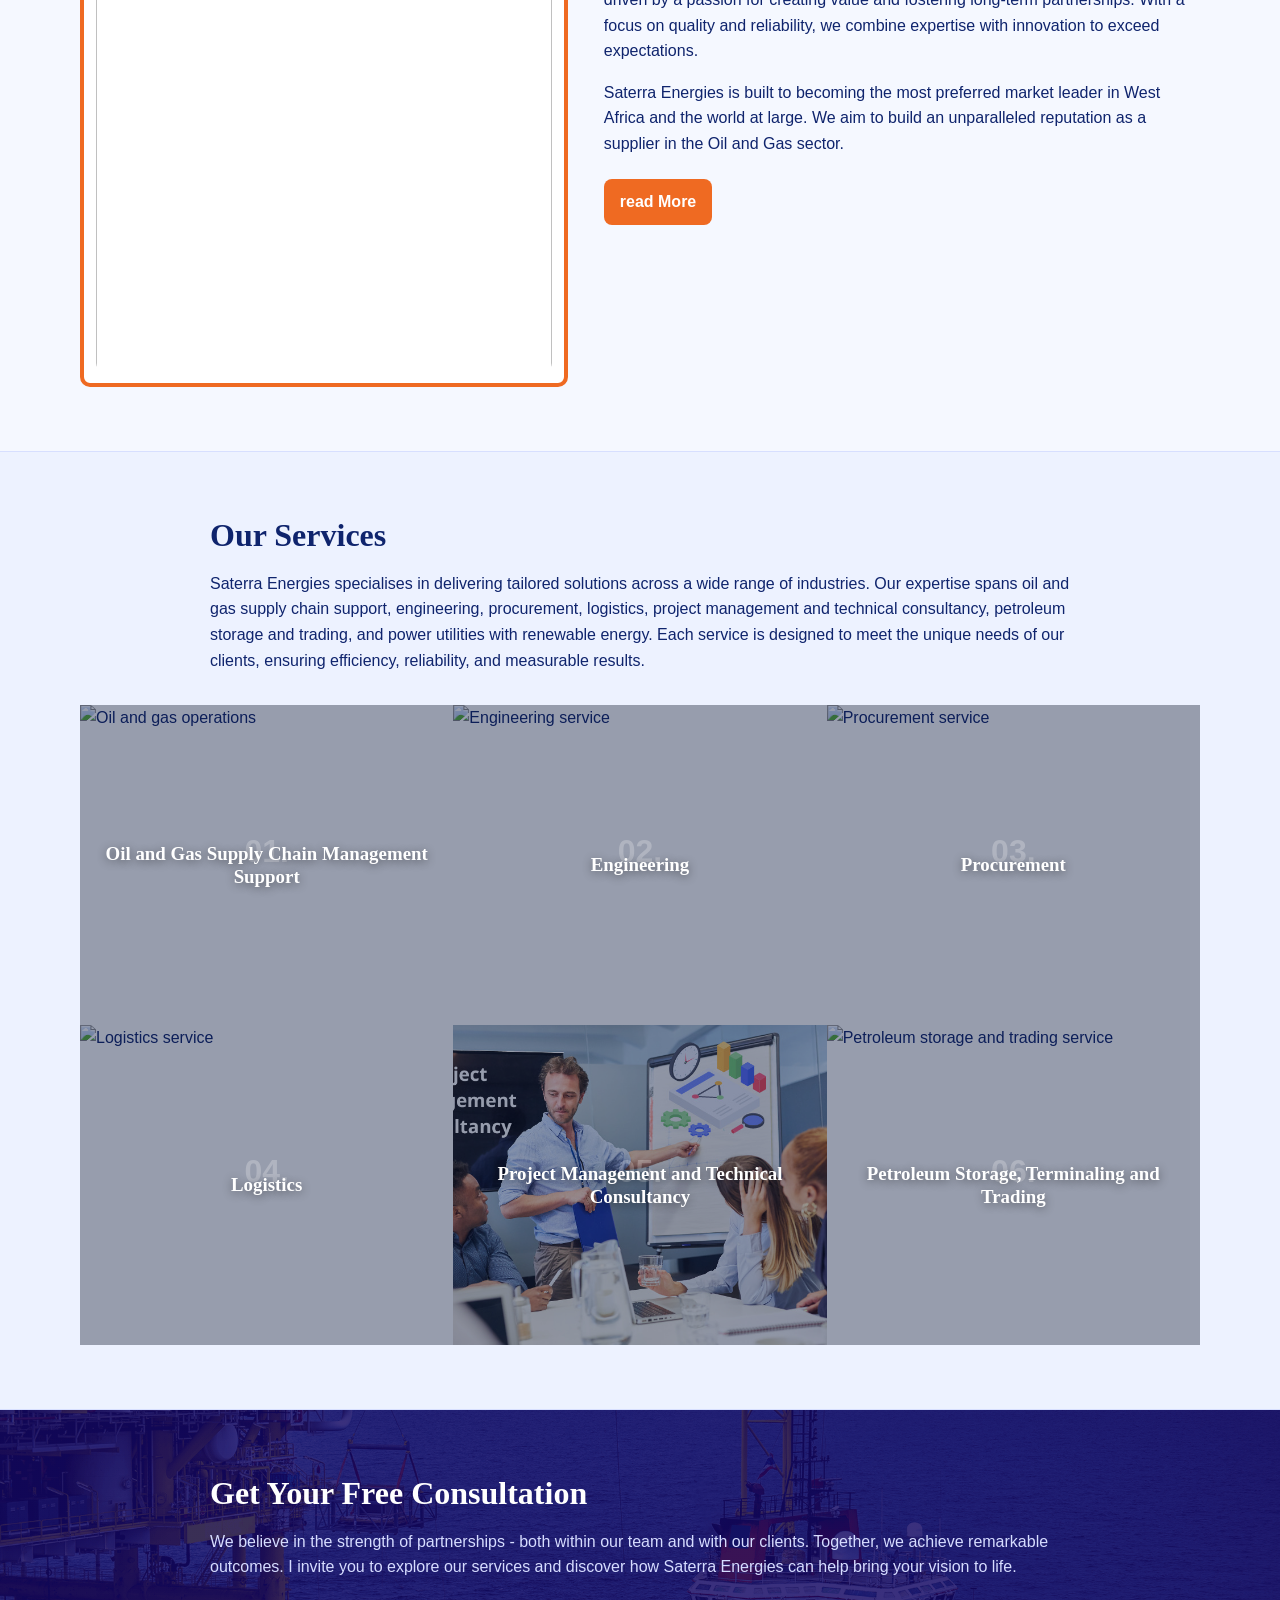
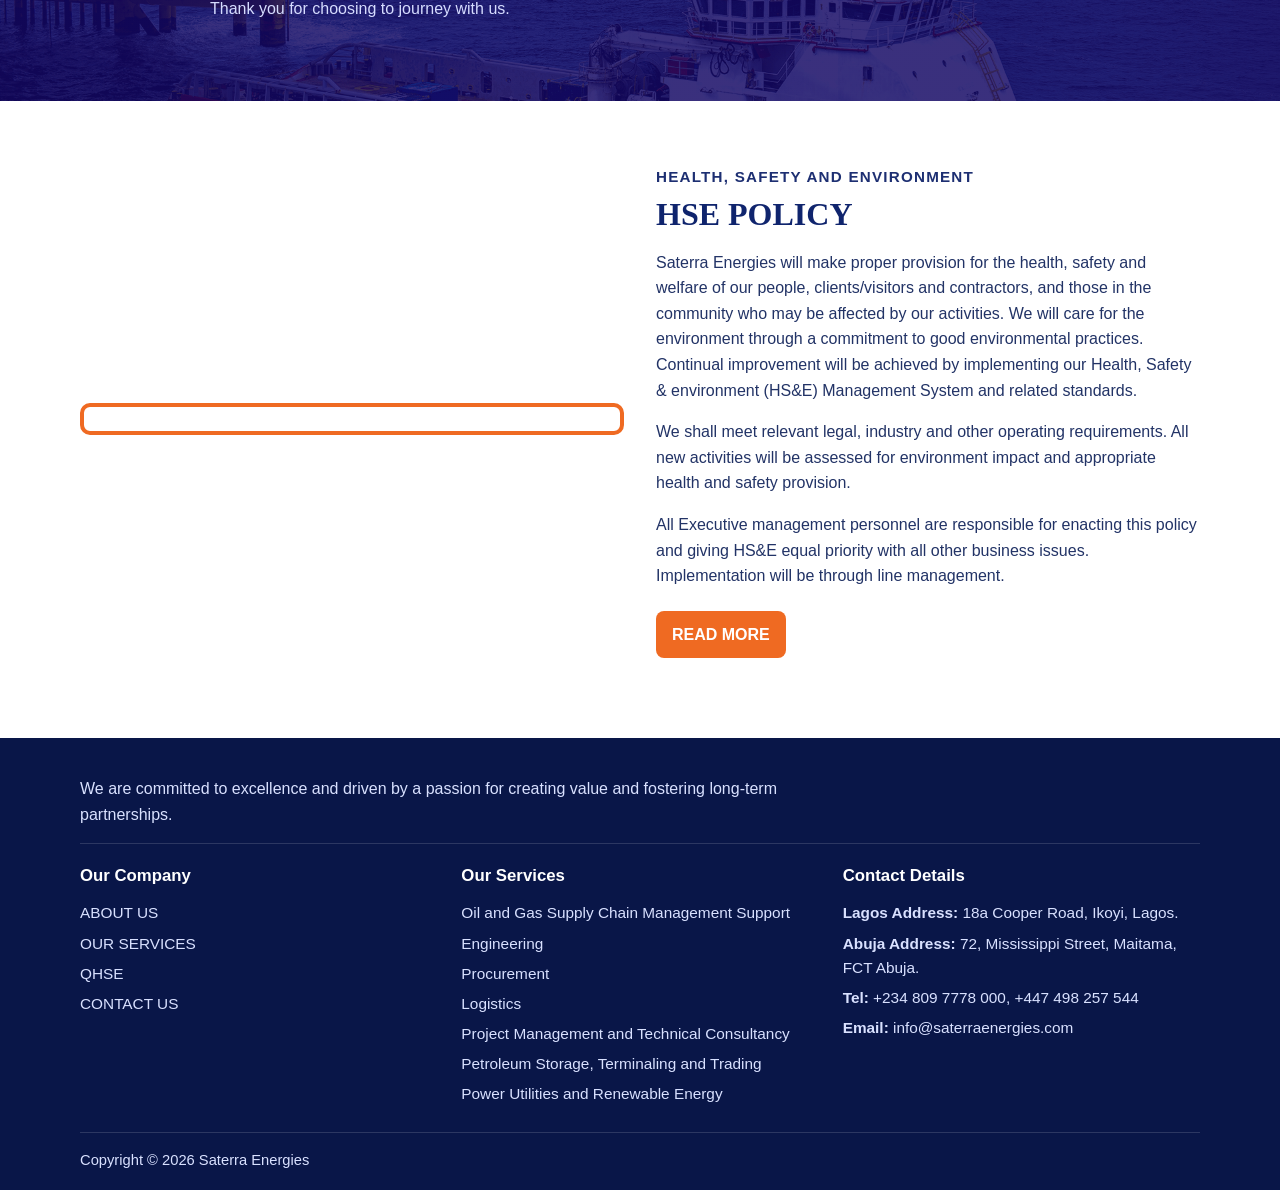
==== commit e1c2beb9: "Align service content and visuals with latest brochure references. Update homepage and services page" ====
--- a/index.html
+++ b/index.html
@@ -12,7 +12,7 @@
   <header class="site-header" id="home">
     <div class="container nav">
       <a class="brand" href="#home" aria-label="Saterra Energies home">
-        <img src="assets/logo.png" alt="Saterra Energies logo">
+        <img src="assets/logo-white.png" alt="Saterra Energies logo">
       </a>
       <nav class="nav-links" aria-label="Main navigation">
         <a href="#home">Home</a>
@@ -54,7 +54,7 @@
           </p>
           <p>Thank you for choosing to journey with us.</p>
           <p><strong>Warm regards,</strong></p>
-          <p><strong>Motunrayo Salami</strong><br>Managing Director/CEO<br>Saterra Energies</p>
+          <p><strong>Sherifat Salami</strong><br>Saterra Energies Limited<br>Chief Executive Officer</p>
         </div>
         <div class="about-image-wrap">
           <img src="assets/images/saldest/big-industrial-oil-tanks-refinery-bas_662214-278471.avif" alt="Industrial oil tanks refinery" class="about-image">
@@ -91,40 +91,40 @@
         <h2>Our Services</h2>
         <p>
           Saterra Energies specialises in delivering tailored solutions across a wide range of industries.
-          Our expertise spans procurement, logistics, shipping, project management, manpower services, and construction.
+          Our expertise spans oil and gas supply chain support, engineering, procurement, logistics, project management and technical consultancy, petroleum storage and trading, and power utilities with renewable energy.
           Each service is designed to meet the unique needs of our clients, ensuring efficiency, reliability, and measurable results.
         </p>
       </div>
-      <div class="container services-grid">
-        <article class="service-card compact">
-          <img src="assets/images/saldest/606df295bef9cfe20b3e2a1b_supply-header.jpg" alt="Oil and gas operations">
-          <h3>Oil and Gas</h3>
-          <p>01.</p>
-        </article>
-        <article class="service-card compact">
-          <img src="assets/images/saldest/african-american-worker-her-coworker-reading-order-list-before-shipment-while-working-warehouse-scaled.jpg" alt="Procurement service">
+      <div class="container services-grid home-services-grid">
+        <article class="service-card compact home-service-card">
+          <img src="assets/images/oil-gas.jpg" alt="Oil and gas operations">
+          <p class="service-bg-number">01.</p>
+          <h3>Oil and Gas Supply Chain Management Support</h3>
+        </article>
+        <article class="service-card compact home-service-card">
+          <img src="https://saldestlimited.com/wp-content/uploads/2025/03/female-industrial-employee-teaching-colleague-operate-machine-pointing-control-board-using-tablet_74855-16366.jpg" alt="Engineering service">
+          <p class="service-bg-number">02.</p>
+          <h3>Engineering</h3>
+        </article>
+        <article class="service-card compact home-service-card">
+          <img src="https://saldestlimited.com/wp-content/uploads/2025/02/african-american-worker-her-coworker-reading-order-list-before-shipment-while-working-warehouse-scaled.jpg" alt="Procurement service">
+          <p class="service-bg-number">03.</p>
           <h3>Procurement</h3>
-          <p>02.</p>
-        </article>
-        <article class="service-card compact">
-          <img src="assets/images/saldest/logistics-means-transport-together-with-technological-futuristic-holograms-scaled.jpg" alt="Logistics service">
+        </article>
+        <article class="service-card compact home-service-card">
+          <img src="assets/images/hero-energy.jpg" alt="Logistics service">
+          <p class="service-bg-number">04.</p>
           <h3>Logistics</h3>
-          <p>03.</p>
-        </article>
-        <article class="service-card compact">
-          <img src="assets/images/saldest/entrepreneur-analyzing-marketing-statistics-working-financial-growth-report-hours-startu-scaled.jpg" alt="Project management service">
-          <h3>Project Management</h3>
-          <p>04.</p>
-        </article>
-        <article class="service-card compact">
-          <img src="assets/images/saldest/view-male-engineer-work-engineers-day-celebration_23-2151615025.jpg" alt="Manpower services">
-          <h3>manpower</h3>
-          <p>05.</p>
-        </article>
-        <article class="service-card compact">
-          <img src="assets/images/saldest/industry-pipeline-transport-petrochemical-gas-oil-processing-furnace-factory-line-rack-heat-chemical-manufacturing-equipment-steel-pipes-plant-scaled.jpg" alt="Renewable energy service">
-          <h3>Renewable Energy</h3>
-          <p>06.</p>
+        </article>
+        <article class="service-card compact home-service-card">
+          <img src="assets/images/what-is-project-management-consultancy.jpg" alt="Project management and technical consultancy service">
+          <p class="service-bg-number">05.</p>
+          <h3>Project Management and Technical Consultancy</h3>
+        </article>
+        <article class="service-card compact home-service-card">
+          <img src="assets/images/renewables.jpg" alt="Petroleum storage and trading service">
+          <p class="service-bg-number">06.</p>
+          <h3>Petroleum Storage, Terminaling and Trading</h3>
         </article>
       </div>
     </section>
@@ -184,19 +184,19 @@
       <div>
         <h3>Our Services</h3>
         <ul>
-          <li>Oil and Gas</li>
+          <li>Oil and Gas Supply Chain Management Support</li>
+          <li>Engineering</li>
           <li>Procurement</li>
           <li>Logistics</li>
-          <li>Project Management and Advisory</li>
-          <li>Manpower Services</li>
-          <li>Renewable Energy</li>
-          <li>Construction</li>
+          <li>Project Management and Technical Consultancy</li>
+          <li>Petroleum Storage, Terminaling and Trading</li>
+          <li>Power Utilities and Renewable Energy</li>
         </ul>
       </div>
       <div>
         <h3>Contact Details</h3>
         <ul>
-          <li><strong>Lagos Address:</strong> 1, Ladipo Omotesho Cole Street, Lekki 1, Lagos.</li>
+          <li><strong>Lagos Address:</strong> 18a Cooper Road, Ikoyi, Lagos.</li>
           <li><strong>Abuja Address:</strong> 72, Mississippi Street, Maitama, FCT Abuja.</li>
           <li><strong>Tel:</strong> +234 809 7778 000, +447 498 257 544</li>
           <li><strong>Email:</strong> info@saterraenergies.com</li>
@@ -205,7 +205,6 @@
     </div>
     <div class="container footer-bottom">
       <p>Copyright &copy; 2026 Saterra Energies</p>
-      <p>Powered by MaroCreatives</p>
     </div>
   </footer>
 </body>
--- a/styles.css
+++ b/styles.css
@@ -273,15 +273,69 @@
 }
 
 .service-card.compact h3 {
-  font-size: 1.55rem;
+  font-size: 1.18rem;
+  line-height: 1.25;
 }
 
 .service-card.compact p {
-  font-size: 2.8rem;
+  font-size: 2rem;
   line-height: 1;
-  margin-bottom: 1.1rem;
+  margin-bottom: 0.9rem;
   color: #ffffff3d;
   font-weight: 600;
+}
+
+.home-services-grid {
+  gap: 0;
+}
+
+.home-service-card {
+  position: relative;
+  border-radius: 0;
+  border: none;
+  min-height: 320px;
+  display: flex;
+  align-items: center;
+  justify-content: center;
+}
+
+.home-service-card::before {
+  content: "";
+  position: absolute;
+  inset: 0;
+  background: rgba(8, 22, 60, 0.42);
+}
+
+.home-service-card img {
+  height: 100%;
+  min-height: 320px;
+  width: 100%;
+  object-fit: cover;
+}
+
+.home-service-card .service-bg-number {
+  position: absolute;
+  inset: auto auto 50% 50%;
+  transform: translate(-50%, 50%);
+  margin: 0;
+  padding: 0;
+  font-size: clamp(4rem, 10vw, 6.4rem);
+  color: rgba(255, 255, 255, 0.22);
+  font-weight: 700;
+  line-height: 1;
+  z-index: 2;
+}
+
+.home-service-card h3 {
+  position: absolute;
+  margin: 0;
+  padding: 0 1rem;
+  text-align: center;
+  color: #fff;
+  font-size: clamp(1.6rem, 2.5vw, 2.2rem);
+  line-height: 1.15;
+  z-index: 3;
+  text-shadow: 0 2px 10px rgba(0, 0, 0, 0.45);
 }
 
 .consultation {
@@ -408,8 +462,17 @@
   border-bottom: none;
 }
 
+.home-page .site-header {
+  position: absolute;
+  width: 100%;
+  background: transparent;
+  border-bottom: none;
+}
+
 .about-live .site-header.about-header .brand,
-.about-live .site-header.about-header .nav-links a {
+.about-live .site-header.about-header .nav-links a,
+.home-page .site-header .brand,
+.home-page .site-header .nav-links a {
   color: #fff;
 }
 
@@ -657,6 +720,10 @@
     grid-template-columns: repeat(2, minmax(0, 1fr));
   }
 
+  .home-services-grid {
+    grid-template-columns: repeat(2, minmax(0, 1fr));
+  }
+
   .hero {
     min-height: 440px;
   }
@@ -686,6 +753,11 @@
     background: #0f1f60;
   }
 
+  .home-page .site-header {
+    position: static;
+    background: #0f1f60;
+  }
+
   .about-hero {
     min-height: 360px;
     padding-bottom: 3rem;
@@ -724,6 +796,10 @@
     grid-template-columns: 1fr;
   }
 
+  .home-services-grid {
+    grid-template-columns: 1fr;
+  }
+
   .btn {
     width: 100%;
     text-align: center;
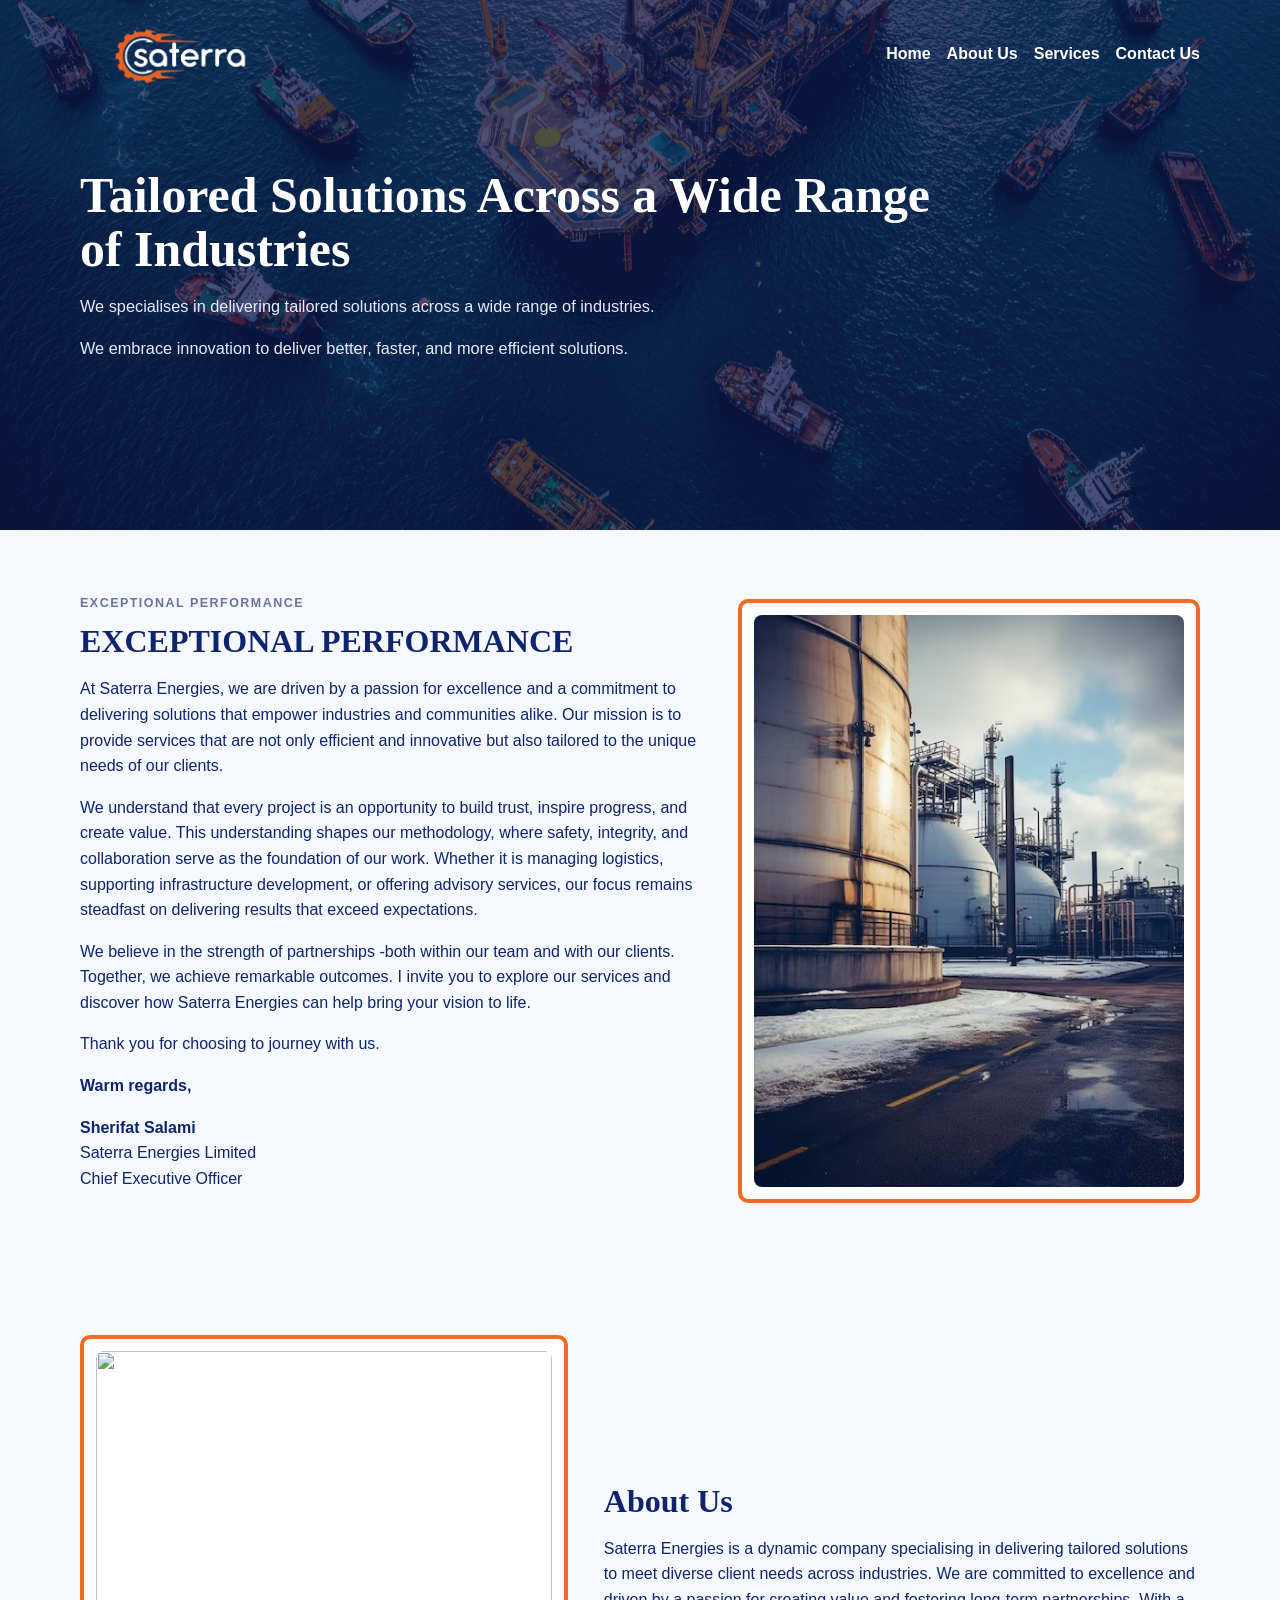
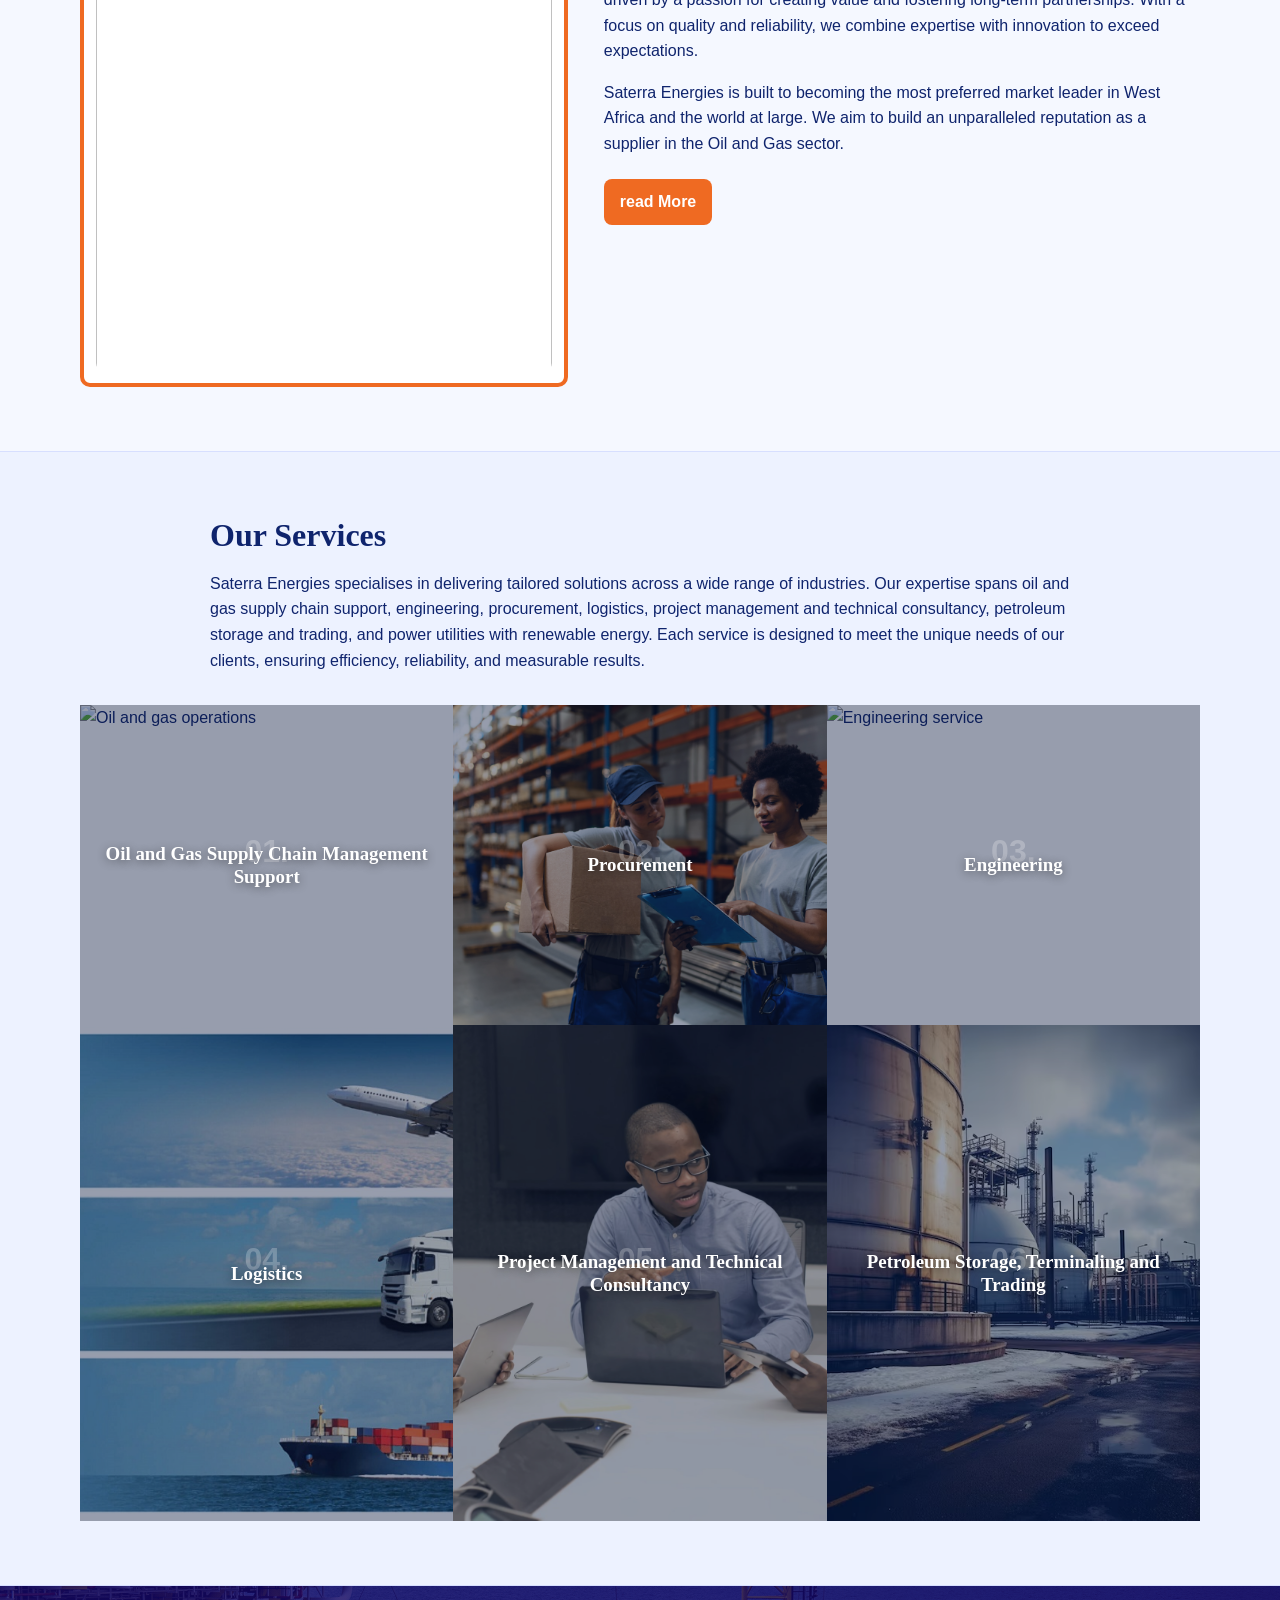
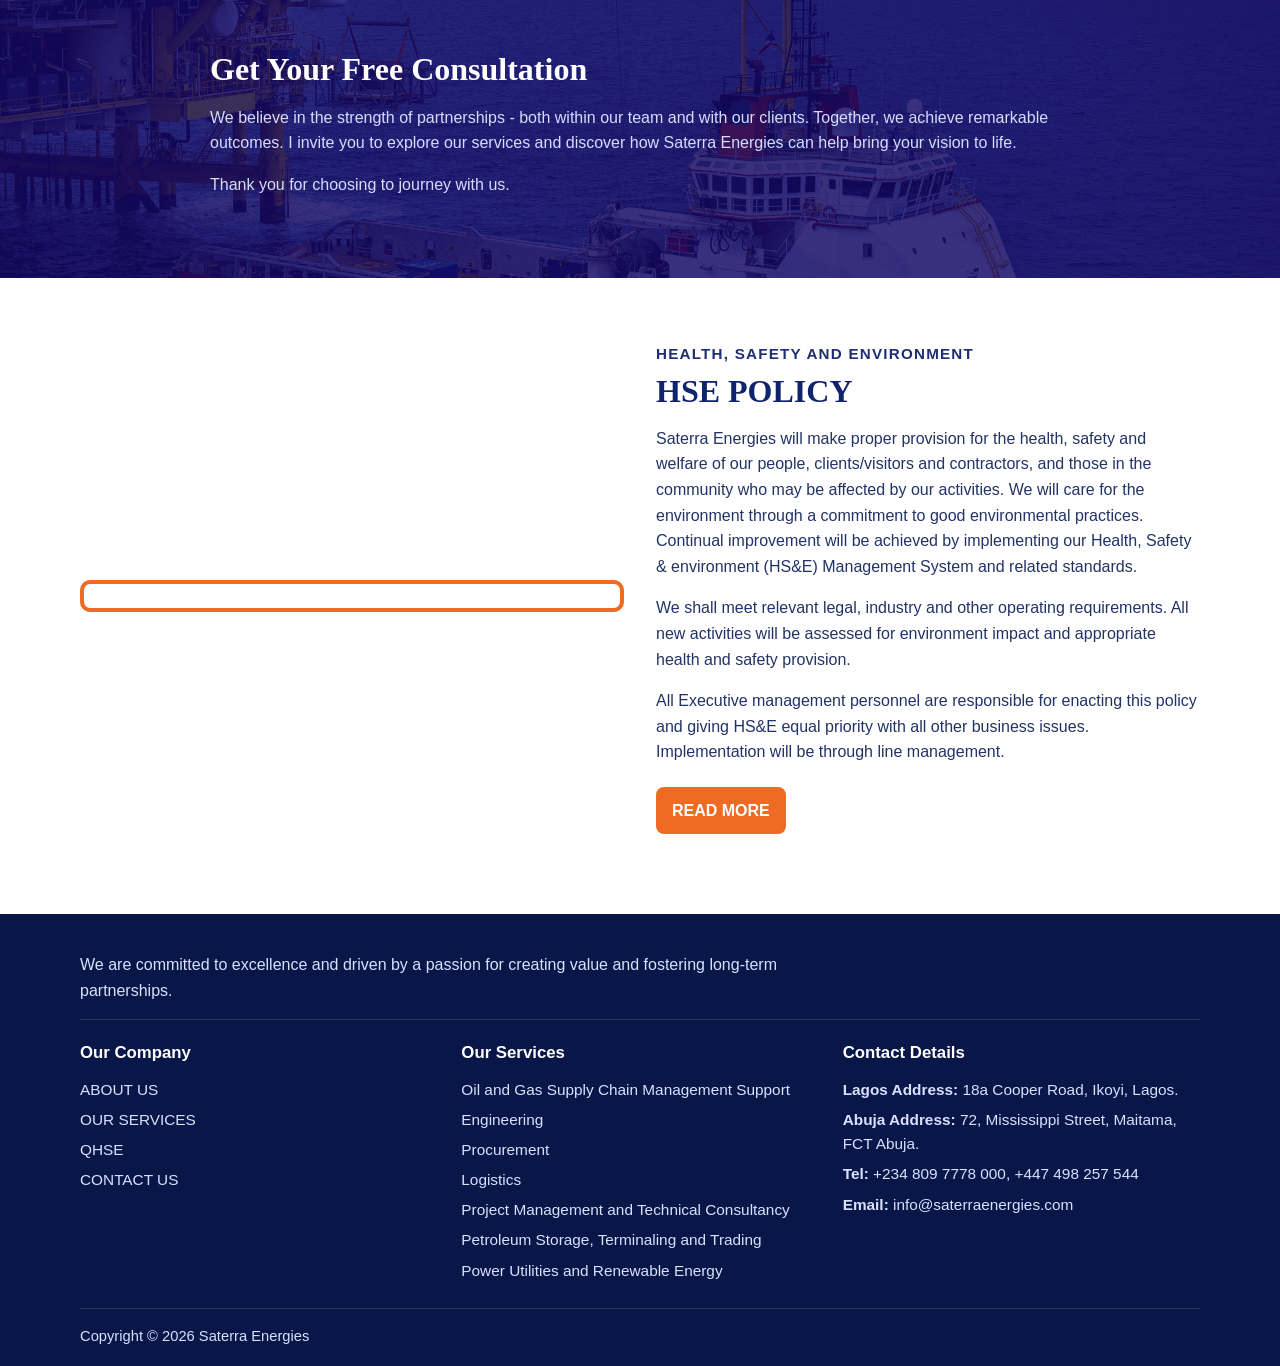
==== commit d22891a9: "Update services imagery, About Us hero, and layout styles - Align home and services pages for procur" ====
--- a/index.html
+++ b/index.html
@@ -102,27 +102,27 @@
           <h3>Oil and Gas Supply Chain Management Support</h3>
         </article>
         <article class="service-card compact home-service-card">
+          <img src="assets/images/procurement.jpg" alt="Warehouse team reviewing procurement paperwork and shipment readiness">
+          <p class="service-bg-number">02.</p>
+          <h3>Procurement</h3>
+        </article>
+        <article class="service-card compact home-service-card">
           <img src="https://saldestlimited.com/wp-content/uploads/2025/03/female-industrial-employee-teaching-colleague-operate-machine-pointing-control-board-using-tablet_74855-16366.jpg" alt="Engineering service">
-          <p class="service-bg-number">02.</p>
+          <p class="service-bg-number">03.</p>
           <h3>Engineering</h3>
         </article>
         <article class="service-card compact home-service-card">
-          <img src="https://saldestlimited.com/wp-content/uploads/2025/02/african-american-worker-her-coworker-reading-order-list-before-shipment-while-working-warehouse-scaled.jpg" alt="Procurement service">
-          <p class="service-bg-number">03.</p>
-          <h3>Procurement</h3>
-        </article>
-        <article class="service-card compact home-service-card">
-          <img src="assets/images/hero-energy.jpg" alt="Logistics service">
+          <img src="assets/images/logistics-companies-in-Lagos-1.jpg" alt="Logistics operations and companies in Lagos">
           <p class="service-bg-number">04.</p>
           <h3>Logistics</h3>
         </article>
         <article class="service-card compact home-service-card">
-          <img src="assets/images/what-is-project-management-consultancy.jpg" alt="Project management and technical consultancy service">
+          <img src="assets/images/project-management.jpg" alt="Black professionals in a project meeting, collaborating with laptops in a modern office">
           <p class="service-bg-number">05.</p>
           <h3>Project Management and Technical Consultancy</h3>
         </article>
         <article class="service-card compact home-service-card">
-          <img src="assets/images/renewables.jpg" alt="Petroleum storage and trading service">
+          <img src="assets/images/saldest/big-industrial-oil-tanks-refinery-bas_662214-278471.avif" alt="Petroleum storage, terminaling and trading">
           <p class="service-bg-number">06.</p>
           <h3>Petroleum Storage, Terminaling and Trading</h3>
         </article>
--- a/styles.css
+++ b/styles.css
@@ -509,12 +509,16 @@
   border: 4px solid var(--accent);
   background: #fff;
   padding: 0.75rem;
+  min-height: 280px;
+  align-self: start;
 }
 
 .split-image {
   width: 100%;
-  height: 100%;
+  height: auto;
+  min-height: 260px;
   max-height: 640px;
+  aspect-ratio: 3 / 2;
   object-fit: cover;
   display: block;
 }
